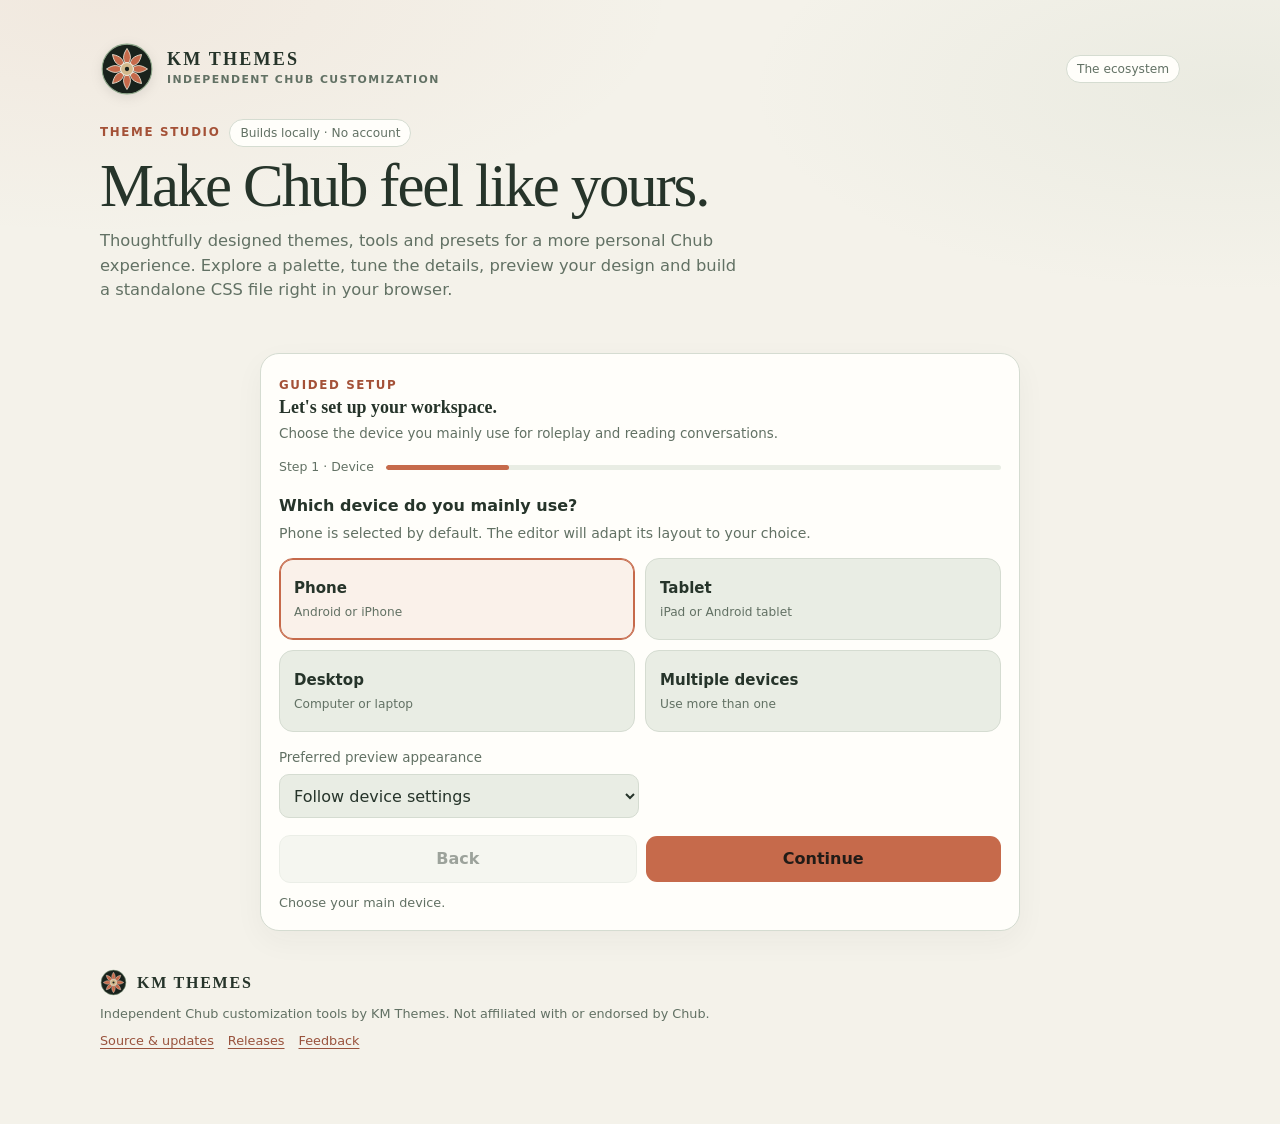
==== index.html @ 5a27a79c "Keep raw CSS export available for repair drafts" ====
<!doctype html>
<html lang="en">
<head>
<meta charset="utf-8">
<meta name="viewport" content="width=device-width, initial-scale=1">
<meta name="theme-color" content="#19221c">
<meta name="color-scheme" content="light dark">
<meta name="description" content="KM Themes is an independent Chub customization ecosystem. Explore themes, personalize palettes and build your own CSS in KM Theme Studio.">
<title>KM Themes — Theme Studio</title>
<style>
:root{color-scheme:light;--bg:#f4f2ea;--panel:#fffefa;--panel2:#e9ede4;--line:#d5dcd1;--text:#26342a;--muted:#627164;--accent:#c66a4b;--accent-strong:#a45137;--focus:#718f73;--link:#99533d;--button-ink:#211b17;--shadow:0 10px 30px #26342a0b}
@media(prefers-color-scheme:dark){:root{color-scheme:dark;--bg:#19221c;--panel:#222d25;--panel2:#28362d;--line:#425246;--text:#e9efe5;--muted:#adbdab;--accent:#c66a4b;--accent-strong:#db8b6c;--focus:#a7c1a1;--link:#e1a083;--button-ink:#211b17;--shadow:0 12px 32px #00000024}}
*{box-sizing:border-box}
html{scroll-behavior:smooth}
body{margin:0;background:radial-gradient(60% 28% at 8% 0,#c66a4b12,transparent 75%),radial-gradient(50% 24% at 96% 8%,#8fa78b18,transparent 75%),var(--bg);color:var(--text);font:16px/1.5 system-ui,-apple-system,"Segoe UI",sans-serif;transition:background .18s,color .18s}
main{width:min(1120px,100%);margin:auto;padding:24px 20px 58px}
header{padding:18px 0 24px}
.brand-lockup{display:flex;align-items:center;gap:13px;margin-bottom:23px}
.brand-symbol{width:54px;height:54px;flex:0 0 54px;filter:drop-shadow(0 3px 6px #00000016)}
.brand-wordmark{display:flex;flex-direction:column;gap:2px}
.brand-name{font:700 1.13rem/1.1 Georgia,"Times New Roman",serif;letter-spacing:.12em;color:var(--text)}
.brand-kicker{font-size:.68rem;letter-spacing:.13em;text-transform:uppercase;color:var(--muted);font-weight:650}
.brand-lockup .spacer{flex:1}
.eyebrow{font-size:.74rem;letter-spacing:.14em;text-transform:uppercase;color:var(--accent-strong);font-weight:750}
h1{font:500 clamp(2.25rem,7vw,3.8rem)/1.02 Georgia,"Times New Roman",serif;letter-spacing:-.035em;margin:8px 0 12px;max-width:780px}
h2{font:600 1.12rem/1.25 Georgia,"Times New Roman",serif;margin:0 0 6px}
h3{font-size:.94rem;margin:0;color:var(--text)}
p{margin:8px 0;color:var(--muted)}
a{color:var(--link);text-decoration-thickness:1px;text-underline-offset:3px}
.hero-copy{max-width:650px;font-size:1.02rem}
.topline{display:flex;align-items:center;gap:9px;flex-wrap:wrap}
.pill{display:inline-flex;align-items:center;border:1px solid var(--line);border-radius:99px;padding:4px 10px;font-size:.76rem;color:var(--muted);background:var(--panel)}
.studio-grid{display:grid;grid-template-columns:minmax(0,.94fr) minmax(0,1.06fr);gap:16px;align-items:start}
.panel{background:var(--panel);border:1px solid var(--line);border-radius:19px;padding:18px;margin:14px 0;box-shadow:var(--shadow)}
.controls-panel{grid-row:span 2}
.section-head{display:flex;align-items:flex-start;justify-content:space-between;gap:12px;margin-bottom:14px}
.section-head p{font-size:.84rem;margin:3px 0 0}
.preset-grid{display:grid;grid-template-columns:repeat(2,minmax(0,1fr));gap:9px}
.preset{appearance:none;text-align:left;border:1px solid var(--line);border-radius:13px;background:var(--panel2);color:var(--text);padding:10px;min-width:0;cursor:pointer;transition:border-color .15s,background .15s,transform .15s}
.preset:hover{border-color:var(--accent);transform:translateY(-1px)}
.preset[aria-pressed=true]{border-color:var(--accent);box-shadow:0 0 0 1px color-mix(in srgb,var(--accent) 40%,transparent) inset;background:color-mix(in srgb,var(--accent) 9%,var(--panel))}
.swatches{display:flex;overflow:hidden;border-radius:7px;height:20px;margin-bottom:8px;border:1px solid color-mix(in srgb,var(--text) 15%,transparent)}
.swatches i{display:block;flex:1}
.preset-name{display:block;font-size:.87rem;font-weight:700}
.preset-note{display:block;color:var(--muted);font-size:.74rem;margin-top:2px}
.field-grid{display:grid;grid-template-columns:1fr 1fr;gap:13px;margin-top:17px}
.field{display:flex;flex-direction:column;gap:6px;min-width:0}
.field label{font-size:.84rem;color:var(--muted)}
output{color:var(--text);font-variant-numeric:tabular-nums}
input,select,button{font:inherit}
input,select{width:100%;min-height:44px;border:1px solid var(--line);border-radius:10px;padding:8px 10px;background:var(--panel2);color:var(--text)}
input[type=color]{padding:4px;height:44px}
input[type=range]{padding:0;accent-color:var(--accent);min-height:28px}
.actions{display:flex;gap:9px;flex-wrap:wrap;margin-top:15px}
button{border:0;border-radius:11px;padding:11px 16px;background:var(--accent);color:var(--button-ink);font-weight:750;min-height:44px;cursor:pointer;transition:filter .15s,transform .15s}
button:hover{filter:brightness(1.06);transform:translateY(-1px)}
button:focus-visible,input:focus-visible,select:focus-visible,a:focus-visible{outline:3px solid var(--focus);outline-offset:2px}
button.secondary{background:var(--panel2);color:var(--text);border:1px solid var(--line)}
button.tertiary{background:transparent;border:1px solid var(--line);color:var(--text)}
button:disabled{opacity:.45;cursor:not-allowed;transform:none}
.preview-panel{padding:17px}
.preview-toolbar{display:flex;align-items:center;justify-content:space-between;gap:10px;margin-bottom:12px}
.mode-switch{display:flex;gap:4px;padding:4px;background:var(--panel2);border:1px solid var(--line);border-radius:11px}
.mode-button{padding:6px 10px;min-height:34px;background:transparent;border:0;color:var(--muted);font-size:.78rem}
.mode-button[aria-pressed=true]{background:var(--accent);color:var(--button-ink)}
.mock-shell{--pv-bg:#262624;--pv-page:#30302e;--pv-raised:#3a3935;--pv-text:#e3e1d7;--pv-strong:#faf9f5;--pv-muted:#a3a198;--pv-accent:#d97757;--pv-accent-hi:#e8936f;--pv-font:Georgia,serif;--pv-size:1rem;--pv-line:1.55;--pv-card-alpha:25%;width:min(100%,340px);height:clamp(620px,min(720px,184vw),720px);margin:0 auto;background:var(--pv-page);color:var(--pv-text);border:1px solid color-mix(in srgb,var(--pv-text) 18%,transparent);border-radius:18px;overflow:hidden;font-family:var(--pv-font);display:flex;flex-direction:column;box-shadow:0 5px 18px #00000018}
.mock-safe{height:34px;flex:0 0 34px;background:#000;display:flex;justify-content:center;align-items:center}
.mock-safe:after{content:"";width:38px;height:4px;border-radius:99px;background:#161616}
.mock-nav{height:39px;flex:0 0 39px;background:var(--pv-bg);color:var(--pv-text);display:grid;grid-template-columns:1fr 1fr 1fr;align-items:center;padding:0 14px;border-bottom:1px solid color-mix(in srgb,var(--pv-text) 7%,transparent);font-family:system-ui,sans-serif}
.nav-side{display:flex;align-items:center;gap:12px}.nav-side.right{justify-content:flex-end}
.nav-back{width:19px;height:19px;border-radius:50%;display:grid;place-items:center;background:var(--pv-text);color:var(--pv-bg);font-size:18px;line-height:1;font-weight:800}
.nav-avatar{width:29px;height:29px;border-radius:50%;justify-self:center;display:grid;place-items:center;background:linear-gradient(145deg,#665b4d,#292d27);border:1px solid #ffffff35;color:#f1c3a2;font-size:19px;line-height:1}
.nav-icon{display:grid;place-items:center;width:20px;height:24px;color:var(--pv-text)}
.nav-icon svg{width:20px;height:22px;fill:none;stroke:currentColor;stroke-width:1.8;stroke-linecap:round;stroke-linejoin:round}
.nav-menu{font-size:25px;line-height:1}
.mock-stage{flex:1;min-height:0;display:flex;flex-direction:column;overflow:hidden;background:var(--pv-page)}
.mock-message{margin:7px 7px 0;padding:13px 14px 14px;border:1px solid color-mix(in srgb,var(--pv-text) 17%,transparent);border-radius:18px;background:color-mix(in srgb,var(--pv-raised) var(--pv-card-alpha),var(--pv-page));box-shadow:0 1px 3px #00000012}
.mock-message-head{display:flex;align-items:center;gap:9px;margin-bottom:12px}
.mock-bot-avatar{width:20px;height:20px;flex:0 0 20px;border-radius:50%;display:grid;place-items:center;background:linear-gradient(145deg,#786653,#282b25);color:#f4c5a2;font:14px/1 system-ui,sans-serif}
.mock-bot-name{font-size:1.04rem;line-height:1.2;color:var(--pv-strong);font-weight:600}
.mock-message-text{font-size:var(--pv-size);line-height:var(--pv-line);color:var(--pv-text);overflow-wrap:anywhere}
.mock-message-text p{margin:0 0 12px;color:inherit}.mock-message-text p:last-child{margin-bottom:0}.mock-message-text em{color:var(--pv-accent-hi)}
.mock-empty{flex:1;min-height:55px}
.mock-composer-bar{height:90px;flex:0 0 90px;display:flex;align-items:center;gap:8px;padding:8px 12px 10px;border-top:1px solid color-mix(in srgb,var(--pv-text) 14%,transparent);background:var(--pv-page);font-family:system-ui,sans-serif}
.mock-kebab{width:15px;flex:0 0 15px;color:var(--pv-accent);font-size:21px;line-height:1;text-align:center}
.mock-input{height:72px;min-width:0;flex:1;border:1px solid color-mix(in srgb,var(--pv-text) 24%,transparent);border-radius:20px;padding:9px 11px;background:color-mix(in srgb,var(--pv-raised) 18%,var(--pv-page));color:var(--pv-muted);font:.72rem/1.45 var(--pv-font);display:flex;align-items:flex-start;overflow:hidden}
.mock-input span{opacity:.9}
.mock-send-tools{display:flex;flex-direction:column;align-items:center;justify-content:space-around;gap:7px;flex:0 0 18px;height:70px;color:var(--pv-accent)}
.mock-send-tools svg{width:18px;height:22px;fill:none;stroke:currentColor;stroke-width:1.8;stroke-linecap:round;stroke-linejoin:round}
.status{font-size:.86rem;min-height:1.35em;margin:12px 0 0}
.small{font-size:.79rem}.muted{color:var(--muted)}
.install-list{padding-left:21px;color:var(--muted);margin:10px 0}.install-list li{padding:4px 0}
.note{border-left:3px solid var(--sage,var(--focus));padding:8px 11px;margin-top:12px;background:var(--panel2);border-radius:0 9px 9px 0;font-size:.8rem;color:var(--muted)}
footer{padding:16px 0;color:var(--muted);font-size:.8rem}
.footer-brand{display:flex;align-items:center;gap:10px;margin-bottom:8px;color:var(--text);font:600 1rem Georgia,"Times New Roman",serif;letter-spacing:.11em}
.footer-brand svg{width:27px;height:27px}
.footer-links{display:flex;gap:14px;flex-wrap:wrap;margin-top:7px}
@media(max-width:760px){main{padding:16px 14px 44px}.studio-grid{grid-template-columns:1fr;gap:0}.controls-panel{grid-row:auto}.preview-panel{grid-row:1}.panel{padding:15px;margin:10px 0}.hero-copy{font-size:.96rem}}
@media(max-width:390px){.preset-grid{grid-template-columns:1fr 1fr}.field-grid{grid-template-columns:1fr}.preview-toolbar{align-items:flex-start;flex-direction:column}.mode-switch{width:100%}.mode-button{flex:1}}
@media(prefers-reduced-motion:reduce){*,*::before,*::after{scroll-behavior:auto!important;transition:none!important}}

[hidden]{display:none!important}
.guide-panel{max-width:760px;margin:18px auto 22px}
.guide-progress{display:flex;align-items:center;gap:12px;margin:12px 0 17px;color:var(--muted);font-size:.78rem}
.guide-progress-track{height:5px;flex:1;border-radius:99px;background:var(--panel2);overflow:hidden}
.guide-progress-fill{display:block;height:100%;width:10%;border-radius:99px;background:var(--accent);transition:width .18s ease}
.guide-question{font-size:1rem;margin:0 0 5px}
.guide-intro{font-size:.88rem;margin:0 0 14px}
.guide-choice-grid{display:grid;grid-template-columns:repeat(2,minmax(0,1fr));gap:10px}
.guide-choice{display:flex;flex-direction:column;align-items:flex-start;justify-content:center;gap:4px;min-height:82px;padding:14px;text-align:left;border:1px solid var(--line);border-radius:14px;background:var(--panel2);color:var(--text)}
.guide-choice[aria-pressed=true]{border-color:var(--accent);box-shadow:0 0 0 1px var(--accent) inset;background:color-mix(in srgb,var(--accent) 9%,var(--panel))}
.guide-choice:disabled{opacity:.58;cursor:not-allowed;transform:none}
.guide-choice-title{font-weight:750;font-size:.94rem}
.guide-choice-note{font-size:.76rem;color:var(--muted);font-weight:450}
.guide-choice-meta{font-size:.68rem;letter-spacing:.06em;text-transform:uppercase;color:var(--accent-strong);font-weight:750}
.guide-select{margin-top:16px;max-width:360px}
.guide-actions{display:flex;align-items:center;gap:9px;margin-top:17px}
.guide-actions button{flex:1}
.guide-preset-grid{margin-top:5px}
.guide-preset-grid .preset{min-height:92px}
.guide-actions button:disabled{opacity:.45}
.guide-status{font-size:.8rem;min-height:1.2em;margin:10px 0 0}
.workspace-heading-actions{display:flex;gap:7px;flex-wrap:wrap}
@media(max-width:390px){.guide-choice-grid{grid-template-columns:1fr}.guide-choice{min-height:70px}.guide-panel{margin:10px 0}}


.css-tools{display:flex;gap:8px;flex-wrap:wrap;margin-top:12px}
.css-tools button{flex:1 1 130px}
.css-workbench,.raw-css-panel{margin-top:14px}
.css-workbench-grid{display:grid;grid-template-columns:1fr;gap:12px}
.css-workbench textarea{display:block;width:100%;min-height:190px;resize:vertical;border:1px solid var(--line);border-radius:11px;padding:12px;background:var(--panel2);color:var(--text);font: .82rem/1.5 ui-monospace,SFMono-Regular,Menlo,Consolas,monospace;tab-size:2}
.raw-css-panel textarea{min-height:min(62vh,620px);white-space:pre;overflow:auto}
.css-report{border:1px solid var(--line);border-radius:11px;padding:10px 12px;margin-top:10px;background:var(--panel2);font-size:.82rem}
.css-report ul{margin:6px 0 0;padding-left:20px}
.css-report li{margin:4px 0}
.css-report .report-error{color:#b64b3d}
.css-report .report-warning{color:var(--accent-strong)}
.css-meta{display:flex;gap:7px;flex-wrap:wrap;margin-top:8px}
.css-meta .pill{font-size:.72rem}
.css-file-label{display:block;font-size:.84rem;color:var(--muted);margin:0 0 7px}
.css-file-input{display:block;width:100%;min-height:46px;border:1px dashed var(--line);border-radius:10px;padding:8px;background:var(--panel2);color:var(--text);font-size:.82rem}
.css-preservation-note{font-size:.79rem;padding:10px 12px;border-left:3px solid var(--focus);background:var(--panel2);border-radius:0 9px 9px 0;margin:10px 0}
.raw-toolbar{display:flex;gap:8px;flex-wrap:wrap;margin-top:12px}
.raw-toolbar button{flex:1 1 120px}
@media(min-width:700px){.css-workbench-grid{grid-template-columns:minmax(0,.8fr) minmax(0,1.2fr)}}

</style>
</head>
<body>
<main>
<header>
<div class="brand-lockup">
 <svg class="brand-symbol" viewBox="0 0 100 100" role="img" aria-label="KM Themes rosette emblem" xmlns="http://www.w3.org/2000/svg">
 <circle cx="50" cy="50" r="46" fill="#19221C" stroke="#8FA78B" stroke-width="2"/>
 <g fill="#C66A4B" stroke="#F2EBDD" stroke-width="1.5">
  <path d="M50 12C58 24 59 33 50 42C41 33 42 24 50 12Z"/>
  <path d="M50 12C58 24 59 33 50 42C41 33 42 24 50 12Z" transform="rotate(45 50 50)"/>
  <path d="M50 12C58 24 59 33 50 42C41 33 42 24 50 12Z" transform="rotate(90 50 50)"/>
  <path d="M50 12C58 24 59 33 50 42C41 33 42 24 50 12Z" transform="rotate(135 50 50)"/>
  <path d="M50 12C58 24 59 33 50 42C41 33 42 24 50 12Z" transform="rotate(180 50 50)"/>
  <path d="M50 12C58 24 59 33 50 42C41 33 42 24 50 12Z" transform="rotate(225 50 50)"/>
  <path d="M50 12C58 24 59 33 50 42C41 33 42 24 50 12Z" transform="rotate(270 50 50)"/>
  <path d="M50 12C58 24 59 33 50 42C41 33 42 24 50 12Z" transform="rotate(315 50 50)"/>
 </g>
 <circle cx="50" cy="50" r="12" fill="#D2B98C" stroke="#F2EBDD" stroke-width="2"/>
 <circle cx="50" cy="50" r="4" fill="#19221C"/>
</svg>
 <div class="brand-wordmark"><span class="brand-name">KM THEMES</span><span class="brand-kicker">Independent Chub Customization</span></div>
 <span class="spacer"></span>
 <span class="pill">The ecosystem</span>
</div>
<div class="topline"><span class="eyebrow">THEME STUDIO</span><span class="pill">Builds locally · No account</span></div>
<h1>Make Chub feel like yours.</h1>
<p class="hero-copy">Thoughtfully designed themes, tools and presets for a more personal Chub experience. Explore a palette, tune the details, preview your design and build a standalone CSS file right in your browser.</p>
</header>

<section class="panel guide-panel" id="guide" aria-labelledby="guide-title">
 <div class="section-head"><div><span class="eyebrow">GUIDED SETUP</span><h2 id="guide-title">Let's set up your workspace.</h2><p id="guide-description">A few choices will tailor the Studio to the device and chat platform you use.</p></div></div>
 <div class="guide-progress"><span id="guide-step-label">Step 1 · Device</span><span class="guide-progress-track"><span class="guide-progress-fill" id="guide-progress-fill"></span></span></div>
 <div id="guide-step" aria-live="polite"></div>
 <div class="guide-actions"><button class="secondary" id="guide-back" type="button" disabled>Back</button><button id="guide-next" type="button" disabled>Continue</button></div>
 <p class="guide-status" id="guide-status" role="status" aria-live="polite">Phone is selected by default. You can change it.</p>
</section>
<div id="studio-workspace" hidden>
<div class="studio-grid">
<section class="panel controls-panel" aria-labelledby="customize-title">
<div class="section-head"><div><h2 id="customize-title">Make it yours</h2><p>Start with a palette, then adjust the details.</p></div><div class="workspace-heading-actions"><button class="tertiary" id="change-guide" type="button">New theme</button></div></div>
<h3>01 · Choose a palette</h3>
<div class="preset-grid" id="preset-grid" role="group" aria-label="Theme palettes">
<button class="preset" type="button" data-palette="warm" aria-pressed="true"><span class="swatches"><i style="background:#faf9f5"></i><i style="background:#30302e"></i><i style="background:#c6613f"></i><i style="background:#e3e1d7"></i></span><span class="preset-name">Warm</span><span class="preset-note">Soft paper & clay</span></button>
<button class="preset" type="button" data-palette="oled" aria-pressed="false"><span class="swatches"><i style="background:#fff"></i><i style="background:#080808"></i><i style="background:#8aa5ff"></i><i style="background:#e8e8e8"></i></span><span class="preset-name">OLED</span><span class="preset-note">Deep black & crisp</span></button>
<button class="preset" type="button" data-palette="midnight" aria-pressed="false"><span class="swatches"><i style="background:#f5f7fc"></i><i style="background:#182235"></i><i style="background:#8ca9ff"></i><i style="background:#dce5f5"></i></span><span class="preset-name">Midnight</span><span class="preset-note">Cool navy & blue</span></button>
<button class="preset" type="button" data-palette="forest" aria-pressed="false"><span class="swatches"><i style="background:#f4f7f1"></i><i style="background:#202d23"></i><i style="background:#9bc69c"></i><i style="background:#e2eee3"></i></span><span class="preset-name">Forest</span><span class="preset-note">Muted green & calm</span></button>
<button class="preset" type="button" data-palette="parchment" aria-pressed="false"><span class="swatches"><i style="background:#f7f0e2"></i><i style="background:#332c22"></i><i style="background:#d18a64"></i><i style="background:#e8dcc8"></i></span><span class="preset-name">Parchment</span><span class="preset-note">Antique paper & ink</span></button>
</div>

<div class="field-grid">
<div class="field"><label for="accent">Accent colour</label><input id="accent" type="color" value="#c6613f"></div>
<div class="field"><label for="rp">Reading font</label><select id="rp"><option value="serif">Serif</option><option value="sans">Sans serif</option><option value="mono">Monospace</option></select></div>
<div class="field"><label for="fs">Message size · <output id="fsout">1.06 rem</output></label><input id="fs" type="range" min=".90" max="1.40" step=".01" value="1.06"></div>
<div class="field"><label for="lh">Line height · <output id="lhout">1.70</output></label><input id="lh" type="range" min="1.40" max="2.00" step=".01" value="1.70"></div>
<div class="field" style="grid-column:1/-1"><label for="ga">Chat-card opacity · <output id="gaout">Automatic by mode</output></label><input id="ga" type="range" min="0" max="1" step=".01" value=".25"></div>
</div>
<div class="actions"><button id="download" type="button" disabled>Download custom CSS</button><button class="secondary" id="copy-generated-css" type="button" disabled>Copy CSS</button><button class="secondary" id="share" type="button">Copy share link</button><button class="tertiary" id="reset" type="button">Reset</button></div><div class="css-tools"><button class="secondary" id="open-css-import" type="button">Import existing CSS</button><button class="tertiary" id="open-raw-css" type="button" disabled>Advanced CSS editor</button></div>
<p id="status" class="status" role="status" aria-live="polite">Loading the KM Warm source…</p>
<p class="small muted">The generated file is assembled in this browser. Your settings are encoded in the share link; there is no account or server-side theme builder.</p>
</section>

<section class="panel preview-panel" aria-labelledby="preview-title">
<div class="preview-toolbar"><div><h2 id="preview-title">Live preview</h2><p class="small">Chub mobile layout reference · preview is approximate</p></div>
<div class="mode-switch" role="group" aria-label="Preview colour mode"><button class="mode-button" type="button" data-mode-choice="light" aria-pressed="false">Light</button><button class="mode-button" type="button" data-mode-choice="dark" aria-pressed="true">Dark</button></div></div>
<div class="mock-shell" id="mock-shell" data-mode="dark">
<div class="mock-safe"></div>
<div class="mock-nav">
 <div class="nav-side"><span class="nav-back">‹</span></div>
 <div class="nav-avatar">✿</div>
 <div class="nav-side right"><span class="nav-icon"><svg viewBox="0 0 24 24" aria-hidden="true"><path d="M4 20l4.4-1 10.9-10.9a2.5 2.5 0 0 0-3.5-3.5L5 15.4 4 20z"/><path d="M14.5 6.5l3 3"/></svg></span><span class="nav-icon"><svg viewBox="0 0 24 24" aria-hidden="true"><path d="M12 22V12M8 22l4-10 4 10M5 4a11 11 0 0 0 0 13M19 4a11 11 0 0 1 0 13M8 7a6 6 0 0 0 0 7M16 7a6 6 0 0 1 0 7"/><circle cx="12" cy="8" r="1.5"/></svg></span><span class="nav-menu">☰</span></div>
</div>
<div class="mock-stage">
 <article class="mock-message">
  <div class="mock-message-head"><span class="mock-bot-avatar">✿</span><span class="mock-bot-name">Theme Helper</span></div>
  <div class="mock-message-text" id="mock-message-text">
   <p>Unofficial KM Warm theme helper. Tell me the look you want (colour, text size, how solid the chat cards are) and I'll give you a link that builds your theme file. Say "install" for the steps.</p>
   <p>Setup: enable <b>Use V2 Spec</b>. (Menu &gt; Configuration &gt; Prompt Structure). Phone-tested; desktop is beta.</p>
   <p><em>(For API, preset or lorebook help, use the Chub Helper bot.)</em></p>
  </div>
 </article>
 <div class="mock-empty"></div>
</div>
<div class="mock-composer-bar">
 <span class="mock-kebab">⋮</span>
 <div class="mock-input"><span>Press the button to send a message, or enter for a linebreak. Type '/' to see commands.</span></div>
 <div class="mock-send-tools"><svg viewBox="0 0 24 24" aria-hidden="true"><rect x="9" y="2" width="6" height="12" rx="3"/><path d="M5 10v2a7 7 0 0 0 14 0v-2M12 19v3M8 22h8"/></svg><svg viewBox="0 0 24 24" aria-hidden="true"><path d="M12 21V4M5 11l7-7 7 7"/></svg></div>
</div>
</div>
<p class="small muted" id="preview-caption">Dark mode reference · the downloaded CSS keeps automatic light/dark behaviour.</p>
</section>

<section class="panel" aria-labelledby="install-title">
<h2 id="install-title">Install in Chub</h2>
<ol class="install-list">
<li>Download your custom CSS file above.</li>
<li>Open Chub profile → <b>Edit Theme</b>, or in a chat use bottom-left kebab → <b>Change Theme</b>.</li>
<li>Choose <b>Upload Custom CSS</b> and select the downloaded file. Leave other theme settings on Default.</li>
</ol>
<p class="small">To remove it, use <b>Clear Custom CSS</b>. Chub accepts a file upload; there is no paste box.</p>
<div class="note">Flagship theme · KM Warm v3.6 LITE. A true FULL build needs the original v3.5 full-effects stylesheet, which has not been supplied.</div>
</section>
</div>

<section class="panel css-workbench" id="css-workbench" hidden aria-labelledby="css-workbench-title">
 <div class="section-head"><div><h2 id="css-workbench-title">Import an existing stylesheet</h2><p>Upload a CSS file from Android or paste a raw CSS block.</p></div></div>
 <div class="css-preservation-note">Your original CSS is kept exactly as supplied. Analysis checks basic structure and reports potential compatibility concerns; it does not rewrite, sanitize or preview imported styles.</div>
 <div class="css-workbench-grid">
  <div>
   <label class="css-file-label" for="css-file">Upload a .css file</label>
   <input class="css-file-input" id="css-file" type="file" accept=".css,text/css">
   <p class="small muted">Maximum import size: 1 MB. The file stays in this browser.</p>
  </div>
  <div>
   <label class="css-file-label" for="css-source">Or paste raw CSS</label>
   <textarea id="css-source" spellcheck="false" autocapitalize="off" autocomplete="off" autocorrect="off" placeholder="Paste the complete CSS stylesheet here…"></textarea>
  </div>
 </div>
 <div class="actions"><button id="load-imported-css" type="button">Analyze and open in editor</button><button class="secondary" id="cancel-css-import" type="button">Cancel</button></div>
 <div id="css-import-report" class="css-report" role="status" aria-live="polite" hidden></div>
</section>

<section class="panel raw-css-panel" id="raw-css-panel" hidden aria-labelledby="raw-css-title">
 <div class="section-head"><div><h2 id="raw-css-title">Raw CSS editor</h2><p id="raw-css-subtitle">Edit the complete stylesheet directly.</p></div><span class="pill">Local editing</span></div>
 <div class="css-preservation-note" id="raw-css-preservation">Original source is preserved as a restore point. Your edits are saved locally on this device.</div>
 <textarea id="raw-css-editor" spellcheck="false" autocapitalize="off" autocomplete="off" autocorrect="off" aria-label="Raw CSS editor"></textarea>
 <div class="css-meta"><span class="pill" id="raw-css-size">0 bytes</span><span class="pill" id="raw-css-state">No changes yet</span></div>
 <div class="raw-toolbar">
  <button id="validate-raw-css" class="secondary" type="button">Check CSS</button>
  <button id="copy-raw-css" type="button">Copy raw CSS</button>
  <button id="download-raw-css" class="secondary" type="button">Download CSS</button>
  <button id="restore-original-css" class="tertiary" type="button" disabled>Restore original</button>
  <button id="new-theme-from-raw" class="tertiary" type="button">New theme</button>
 </div>
 <div id="raw-css-report" class="css-report" role="status" aria-live="polite" hidden></div>
</section>

<section class="panel" aria-labelledby="ready-title">
<h2 id="ready-title">Explore the KM Warm releases</h2>
<p><a href="https://github.com/KarlMuzen/KM-THEMES/releases/latest/download/KM-Warm-lite-v3.6.min.css">Download KM Warm LITE</a> · <a href="https://github.com/KarlMuzen/KM-THEMES/releases/latest/download/KM-Warm-compat-v3.6.min.css">Download compatibility build</a> · <a href="https://github.com/KarlMuzen/KM-THEMES/issues">Report a problem</a></p>
<p class="small">The compatibility build includes legacy colour fallbacks and may look less exact in older browsers. The base theme is phone-tested; desktop remains beta.</p>
</section>
</div>
<footer>
<div class="footer-brand"><svg  viewBox="0 0 100 100" role="img" aria-label="KM Themes rosette emblem" xmlns="http://www.w3.org/2000/svg">
 <circle cx="50" cy="50" r="46" fill="#19221C" stroke="#8FA78B" stroke-width="2"/>
 <g fill="#C66A4B" stroke="#F2EBDD" stroke-width="1.5">
  <path d="M50 12C58 24 59 33 50 42C41 33 42 24 50 12Z"/>
  <path d="M50 12C58 24 59 33 50 42C41 33 42 24 50 12Z" transform="rotate(45 50 50)"/>
  <path d="M50 12C58 24 59 33 50 42C41 33 42 24 50 12Z" transform="rotate(90 50 50)"/>
  <path d="M50 12C58 24 59 33 50 42C41 33 42 24 50 12Z" transform="rotate(135 50 50)"/>
  <path d="M50 12C58 24 59 33 50 42C41 33 42 24 50 12Z" transform="rotate(180 50 50)"/>
  <path d="M50 12C58 24 59 33 50 42C41 33 42 24 50 12Z" transform="rotate(225 50 50)"/>
  <path d="M50 12C58 24 59 33 50 42C41 33 42 24 50 12Z" transform="rotate(270 50 50)"/>
  <path d="M50 12C58 24 59 33 50 42C41 33 42 24 50 12Z" transform="rotate(315 50 50)"/>
 </g>
 <circle cx="50" cy="50" r="12" fill="#D2B98C" stroke="#F2EBDD" stroke-width="2"/>
 <circle cx="50" cy="50" r="4" fill="#19221C"/>
</svg><span>KM THEMES</span></div>
Independent Chub customization tools by KM Themes. Not affiliated with or endorsed by Chub.
<div class="footer-links"><a href="https://github.com/KarlMuzen/KM-THEMES">Source & updates</a><a href="https://github.com/KarlMuzen/KM-THEMES/releases">Releases</a><a href="https://github.com/KarlMuzen/KM-THEMES/issues">Feedback</a></div>
</footer>
</main>

<script src="assets/js/theme-project.js"></script>
<script src="assets/js/css-workbench.js"></script>
<script>
(function(){
"use strict";
var sourceParts=null,gaTouched=false,selectedPalette="warm",previewMode="dark",activeProject=null,rawSaveTimer=null;
var defaults={p:"warm",a:"c6613f",fs:1.06,lh:1.70,ga:.25,rp:"serif",fx:"lite"};
var ranges={fs:[.90,1.40],lh:[1.40,2.00],ga:[0,1]};
var fontStacks={serif:'"Source Serif 4","Anthropic Serif",Tiempos,"Iowan Old Style","Palatino Linotype",Georgia,"Noto Serif",serif',sans:'system-ui,-apple-system,"Segoe UI",Roboto,sans-serif',mono:"ui-monospace,SFMono-Regular,Menlo,Consolas,monospace"};
var palettes={
 warm:{name:"Warm",accent:"c6613f",light:{bg:"#faf9f5",surface:"#fffdf9",raised:"#f0eee6",text:"#1f1e1d",strong:"#141413",muted:"#6b6a64",accent:"#c6613f",accentHi:"#a8472a",btn:"#bc5a3c",btnHover:"#a94e32",act:"#9a4a30"},dark:{bg:"#262624",surface:"#30302e",raised:"#3a3935",text:"#e3e1d7",strong:"#faf9f5",muted:"#a3a198",accent:"#d97757",accentHi:"#e8936f",btn:"#bc5a3c",btnHover:"#cc6a49",act:"#e2b295"}},
 oled:{name:"OLED",accent:"486de8",light:{bg:"#f7f7f7",surface:"#ffffff",raised:"#eeeeee",text:"#202020",strong:"#111111",muted:"#686868",accent:"#486de8",accentHi:"#3158d2",btn:"#486de8",btnHover:"#3158d2",act:"#3158d2"},dark:{bg:"#000000",surface:"#080808",raised:"#141414",text:"#e8e8e8",strong:"#ffffff",muted:"#aaaaaa",accent:"#8aa5ff",accentHi:"#b2c4ff",btn:"#486de8",btnHover:"#3158d2",act:"#b2c4ff"}},
 midnight:{name:"Midnight",accent:"587ee7",light:{bg:"#f5f7fc",surface:"#ffffff",raised:"#e8edf7",text:"#27364a",strong:"#152238",muted:"#65748b",accent:"#587ee7",accentHi:"#3f63c3",btn:"#587ee7",btnHover:"#3f63c3",act:"#3f63c3"},dark:{bg:"#111827",surface:"#182235",raised:"#223149",text:"#dce5f5",strong:"#f8fbff",muted:"#a5b2c6",accent:"#8ca9ff",accentHi:"#b1c5ff",btn:"#587ee7",btnHover:"#3f63c3",act:"#b1c5ff"}},
 forest:{name:"Forest",accent:"638a62",light:{bg:"#f4f7f1",surface:"#fcfef9",raised:"#e6eee3",text:"#26372a",strong:"#17261a",muted:"#687968",accent:"#638a62",accentHi:"#486b48",btn:"#638a62",btnHover:"#486b48",act:"#486b48"},dark:{bg:"#18231c",surface:"#202d23",raised:"#2a3a2e",text:"#e2eee3",strong:"#f7fff7",muted:"#a8b8a9",accent:"#9bc69c",accentHi:"#c0dfc0",btn:"#638a62",btnHover:"#486b48",act:"#c0dfc0"}},
 parchment:{name:"Parchment",accent:"a65c3d",light:{bg:"#f7f0e2",surface:"#fffaf0",raised:"#eee3cf",text:"#3b3025",strong:"#241a12",muted:"#887764",accent:"#a65c3d",accentHi:"#81442d",btn:"#a65c3d",btnHover:"#81442d",act:"#81442d"},dark:{bg:"#28231c",surface:"#332c22",raised:"#40372b",text:"#e8dcc8",strong:"#fff6e8",muted:"#b9a68d",accent:"#d18a64",accentHi:"#e7ad8c",btn:"#a65c3d",btnHover:"#81442d",act:"#e7ad8c"}}
};
var el=function(id){return document.getElementById(id)};
function clamp(n,min,max){return Math.min(max,Math.max(min,n))}
function num(value,key){if(value===null||String(value).trim()==="")return defaults[key];var n=Number(value);if(!Number.isFinite(n))return defaults[key];return clamp(n,ranges[key][0],ranges[key][1])}
function validPalette(value){return Object.prototype.hasOwnProperty.call(palettes,value)?value:"warm"}
function parseParams(){
 var q=new URLSearchParams(location.search),p={};
 p.p=validPalette(q.get("p"));
 var a=q.get("a");p.a=/^[0-9a-fA-F]{6}$/.test(a||"")?a.toLowerCase():palettes[p.p].accent;
 p.fs=num(q.get("fs")===null?String(defaults.fs):q.get("fs"),"fs");
 p.lh=num(q.get("lh")===null?String(defaults.lh):q.get("lh"),"lh");
 var gaParam=q.get("ga");p.ga=num(gaParam===null?String(defaults.ga):gaParam,"ga");
 p.gaTouched=gaParam!==null&&gaParam.trim()!==""&&Number.isFinite(Number(gaParam));p.rp=["serif","sans","mono"].indexOf(q.get("rp"))>=0?q.get("rp"):"serif";p.fx="lite";
 return p;
}
function readControls(){
 return {p:selectedPalette,a:el("accent").value.slice(1).toLowerCase(),fs:num(el("fs").value,"fs"),lh:num(el("lh").value,"lh"),ga:num(el("ga").value,"ga"),gaTouched:gaTouched,rp:["serif","sans","mono"].indexOf(el("rp").value)>=0?el("rp").value:"serif",fx:"lite"};
}
function updateControls(p){
 selectedPalette=validPalette(p.p);gaTouched=!!p.gaTouched;
 el("accent").value="#"+(/^[0-9a-f]{6}$/.test(p.a||"")?p.a:palettes[selectedPalette].accent);
 el("fs").value=p.fs;el("lh").value=p.lh;el("ga").value=p.ga;el("rp").value=p.rp;el("fsout").textContent=p.fs.toFixed(2)+" rem";el("lhout").textContent=p.lh.toFixed(2);el("gaout").textContent=gaTouched?p.ga.toFixed(2):"Automatic by mode";
 Array.prototype.forEach.call(document.querySelectorAll("[data-palette]"),function(btn){var active=btn.getAttribute("data-palette")===selectedPalette;btn.setAttribute("aria-pressed",active?"true":"false")});
}
function safeParams(p){
 var q=new URLSearchParams();q.set("v","1");
 if(p.p!=="warm")q.set("p",p.p);
 if(p.a!==palettes[p.p].accent)q.set("a",p.a);
 if(p.fs!==defaults.fs)q.set("fs",p.fs.toFixed(2));
 if(p.lh!==defaults.lh)q.set("lh",p.lh.toFixed(2));
 if(p.gaTouched)q.set("ga",p.ga.toFixed(2));
 if(p.rp!=="serif")q.set("rp",p.rp);
 var href=location.pathname+(q.toString()?"?"+q.toString():"")+location.hash;
 history.replaceState(null,"",href);
 return location.origin+href;
}
function paletteOverrides(p){
 if(p.p==="warm")return "";
 var pal=palettes[p.p],map={bg:"--c-bg",surface:"--c-surface",raised:"--c-raised",text:"--c-text",strong:"--c-strong",muted:"--c-muted",accent:"--c-accent",accentHi:"--c-accent-hi",btn:"--c-btn",btnHover:"--c-btn-hv",act:"--c-act"};
 var rows=Object.keys(map).map(function(key){return map[key]+":light-dark("+pal.light[key]+","+pal.dark[key]+");"});
 return "\n/* Selected palette: "+p.p+" */\nhtml{"+rows.join("")+"}\n";
}
function accentOverrides(p){
 var x="#"+p.a,base=palettes[p.p].accent;
 var fs=p.fs.toFixed(2).replace(/0+$/,"").replace(/\.$/,""),lh=p.lh.toFixed(2).replace(/0+$/,"").replace(/\.$/,""),ga=p.ga.toFixed(2).replace(/0+$/,"").replace(/\.$/,"");
 var accent=p.a!==base?"--c-accent:"+x+";--c-accent-hi:light-dark(color-mix(in srgb,"+x+" 78%,#000),color-mix(in srgb,"+x+" 78%,#fff));--c-btn:"+x+";--c-btn-hv:light-dark(color-mix(in srgb,"+x+" 88%,#000),color-mix(in srgb,"+x+" 88%,#fff));--c-act:light-dark(color-mix(in srgb,"+x+" 72%,#000),color-mix(in srgb,"+x+" 55%,#fff));":"";
 var extra=p.gaTouched?"--c-ga:"+ga+";":"";
 return "\n/* Generated options — validated settings only */\nhtml{"+accent+"--c-fs:"+fs+"rem;--c-lh:"+lh+";"+extra+"--c-rp:"+fontStacks[p.rp]+";}\n";
}
function buildCSS(p){
 if(!sourceParts)throw new Error("Theme source has not loaded.");
 var override=sourceParts.overrides.replace(/html\s*\{\s*\}\s*$/,"");
 return "/* KM Warm v3.6 LITE — generated locally. Palette: "+p.p+"; options validated. */\n"+sourceParts.preset+sourceParts.core+sourceParts.lite+override+paletteOverrides(p)+accentOverrides(p);
}
function splitSource(css){
 var anchors={preset:"/* ===== PRESET",core:"/* KM Warm v2.1",lite:"/* ===================================================================================\n   LITE — performance pass.",overrides:"/* ===== YOUR OVERRIDES"},keys=Object.keys(anchors),pos={};
 keys.forEach(function(k){pos[k]=css.indexOf(anchors[k]);if(pos[k]<0)throw new Error("The source CSS is missing its "+k+" section.");});
 if(!(pos.preset<pos.core&&pos.core<pos.lite&&pos.lite<pos.overrides))throw new Error("Source CSS section order is invalid.");
 return {preset:css.slice(pos.preset,pos.core),core:css.slice(pos.core,pos.lite),lite:css.slice(pos.lite,pos.overrides),overrides:css.slice(pos.overrides)};
}
function setPreviewMode(mode){
 previewMode=mode==="light"?"light":"dark";
 Array.prototype.forEach.call(document.querySelectorAll("[data-mode-choice]"),function(btn){btn.setAttribute("aria-pressed",btn.getAttribute("data-mode-choice")===previewMode?"true":"false")});
 el("mock-shell").setAttribute("data-mode",previewMode);
 el("preview-caption").textContent=(previewMode==="light"?"Light":"Dark")+" preview · automatic light/dark CSS behaviour stays enabled in the downloaded theme.";
 renderPreview(readControls());
}
function renderPreview(p){
 var pal=palettes[p.p],colors=pal[previewMode],mock=el("mock-shell"),accent=p.a!==pal.accent?"#"+p.a:colors.accent;
 mock.style.setProperty("--pv-bg",colors.bg);
 mock.style.setProperty("--pv-page",colors.surface);
 mock.style.setProperty("--pv-raised",colors.raised);
 mock.style.setProperty("--pv-text",colors.text);
 mock.style.setProperty("--pv-strong",colors.strong);
 mock.style.setProperty("--pv-muted",colors.muted);
 mock.style.setProperty("--pv-accent",accent);
 mock.style.setProperty("--pv-accent-hi",p.a!==pal.accent?accent:colors.accentHi);
 mock.style.setProperty("--pv-card-alpha",Math.round((p.gaTouched?p.ga:(previewMode==="light"?.55:.25))*100)+"%");
 mock.style.setProperty("--pv-font",fontStacks[p.rp]);
 mock.style.setProperty("--pv-size",p.fs+"rem");
 mock.style.setProperty("--pv-line",p.lh.toFixed(2));
}
function render(){
 var p=readControls();
 el("fsout").textContent=p.fs.toFixed(2)+" rem";el("lhout").textContent=p.lh.toFixed(2);el("gaout").textContent=p.gaTouched?p.ga.toFixed(2):"Automatic by mode";
 renderPreview(p);safeParams(p);saveActiveProject();
}
function selectPalette(name){
 selectedPalette=validPalette(name);
 if(el("accent").value.slice(1).toLowerCase()===palettes[selectedPalette].accent || !window.accentWasCustom){el("accent").value="#"+palettes[selectedPalette].accent;window.accentWasCustom=false}
 render();
 Array.prototype.forEach.call(document.querySelectorAll("[data-palette]"),function(btn){btn.setAttribute("aria-pressed",btn.getAttribute("data-palette")===selectedPalette?"true":"false")});
}
function fallbackCopy(value){
 var field=document.createElement("textarea");field.value=value;field.setAttribute("readonly","");field.style.position="fixed";field.style.opacity="0";document.body.appendChild(field);field.select();
 var ok=false;try{ok=document.execCommand("copy")}catch(e){ok=false}field.remove();
 return ok?Promise.resolve():Promise.reject(new Error("Clipboard access was blocked. Copy the URL from your address bar."));
}
function copyText(value){
 if(navigator.clipboard&&navigator.clipboard.writeText)return navigator.clipboard.writeText(value).catch(function(){return fallbackCopy(value)});
 return fallbackCopy(value);
}

var profile=window.KMThemeProject?window.KMThemeProject.loadProfile():{device:"phone",platform:"chub",appearance:"system"};
var guideState={step:0,device:profile.device||"phone",platform:profile.platform||"chub",appearance:profile.appearance||"system",goal:"",method:"preset",palette:"warm"};
var progressLabels=["Step 1 · Device","Step 2 · Platform","Step 3 · Goal","Step 4 · Starting point","Step 5 · Theme"];
var paletteNotes={warm:"Claude cream & warm clay",oled:"Pure black & crisp contrast",midnight:"Deep navy & blue",forest:"Forest green & sage",parchment:"Antique paper & ink"};
function guideCard(field,value,title,note,selected,meta,disabled){
 return '<button class="guide-choice" type="button" data-guide-field="'+field+'" data-value="'+value+'" aria-pressed="'+(selected?"true":"false")+'"'+(disabled?" disabled":"")+'><span class="guide-choice-title">'+title+'</span><span class="guide-choice-note">'+note+'</span>'+(meta?'<span class="guide-choice-meta">'+meta+'</span>':"")+'</button>';
}
function renderGuide(){
 var step=guideState.step,markup="",descriptions=[
  "Choose the device you mainly use for roleplay and reading conversations.",
  "Choose the chat platform you want to customize. Chub is the first supported integration.",
  "Decide whether to explore ready-made themes or build your own.",
  "Choose how you want to begin your custom theme.",
  "Select a starting palette. You can adjust every available setting in the editor."
 ];
 el("guide-step-label").textContent=progressLabels[step]||progressLabels[0];
 el("guide-progress-fill").style.width=[20,40,60,80,100][step]+"%";
 el("guide-description").textContent=descriptions[step]||descriptions[0];
 if(step===0){
  markup='<h3 class="guide-question">Which device do you mainly use?</h3><p class="guide-intro">Phone is selected by default. The editor will adapt its layout to your choice.</p><div class="guide-choice-grid">'+
   guideCard("device","phone","Phone","Android or iPhone",guideState.device==="phone")+
   guideCard("device","tablet","Tablet","iPad or Android tablet",guideState.device==="tablet")+
   guideCard("device","desktop","Desktop","Computer or laptop",guideState.device==="desktop")+
   guideCard("device","multiple","Multiple devices","Use more than one",guideState.device==="multiple")+
   '</div><div class="field guide-select"><label for="guide-appearance">Preferred preview appearance</label><select id="guide-appearance"><option value="system">Follow device settings</option><option value="dark">Always dark</option><option value="light">Always light</option></select></div>';
 }else if(step===1){
  markup='<h3 class="guide-question">Which chat platform do you use?</h3><p class="guide-intro">Platform support is handled separately from your AI model provider.</p><div class="guide-choice-grid">'+
   guideCard("platform","chub","Chub","Theme upload through Chub settings",guideState.platform==="chub","Available")+
   guideCard("platform","sillytavern","SillyTavern","A separate native theme exporter",false,"Planned",true)+
   guideCard("platform","risuai","RisuAI","A separate theme integration",false,"Planned",true)+
   '</div>';
 }else if(step===2){
  markup='<h3 class="guide-question">What would you like to do?</h3><p class="guide-intro">You can switch between these paths whenever you start a new theme.</p><div class="guide-choice-grid">'+
   guideCard("goal","browse","Browse themes","Explore the available KM palettes and presets",guideState.goal==="browse")+
   guideCard("goal","custom","Create a custom theme","Build a theme using a guided editor",guideState.goal==="custom")+
   '</div>';
 }else if(step===3){
  markup='<h3 class="guide-question">How would you like to start?</h3><p class="guide-intro">CSS file import and raw CSS paste will be available in the editor as those tools are completed.</p><div class="guide-choice-grid">'+
   guideCard("method","preset","Use a preset","Choose a designed starting point",guideState.method==="preset")+
   guideCard("method","remix","Remix a theme","Start from one of the KM palettes",guideState.method==="remix")+
   guideCard("method","scratch","Start from scratch","Open a clean Warm-based canvas",guideState.method==="scratch")+
   '</div>';
 }else{
  var title=guideState.goal==="browse"?"Choose a theme to preview":(guideState.method==="remix"?"Choose a theme to remix":"Choose your starting preset");
  markup='<h3 class="guide-question">'+title+'</h3><p class="guide-intro">The palette is only a starting point. Colours, fonts and reading settings remain editable.</p><div class="preset-grid guide-preset-grid">';
  Object.keys(palettes).forEach(function(key){
   var p=palettes[key],active=guideState.palette===key;
   markup+='<button class="preset" type="button" data-guide-field="palette" data-value="'+key+'" aria-pressed="'+(active?"true":"false")+'"><span class="swatches"><i style="background:'+p.light.bg+'"></i><i style="background:'+p.dark.bg+'"></i><i style="background:'+p.dark.accent+'"></i><i style="background:'+p.dark.text+'"></i></span><span class="preset-name">'+p.name+'</span><span class="preset-note">'+paletteNotes[key]+'</span></button>';
  });
  markup+='</div>';
 }
 el("guide-step").innerHTML=markup;
 if(step===0)el("guide-appearance").value=guideState.appearance;
 el("guide-back").disabled=step===0;
 el("guide-next").disabled=(step===2&&!guideState.goal)||(step===3&&!guideState.method);
 el("guide-next").textContent=step===4?"Open theme":(step===3&&guideState.method==="scratch"?"Create theme":"Continue");
 el("guide-status").textContent=step===0?"Choose your main device.":step===1?"Chub is available now; other platform integrations will be added separately.":step===2?"Choose Browse or Custom.":step===3?"Choose a starting method.":"Choose a palette to continue.";
}
function initialPreviewMode(appearance){
 if(appearance==="dark"||appearance==="light")return appearance;
 return window.matchMedia&&window.matchMedia("(prefers-color-scheme: dark)").matches?"dark":"light";
}
function saveActiveProject(){
 if(!activeProject||!window.KMThemeProject)return;
 activeProject.theme.settings=readControls();
 activeProject.updatedAt=new Date().toISOString();
 window.KMThemeProject.saveProject(activeProject);
}
function startWorkspace(sourceKind,palette,label,settingsOverride){
 var target=validPalette(palette||"warm"),settings=settingsOverride||{
  p:target,a:palettes[target].accent,fs:defaults.fs,lh:defaults.lh,ga:defaults.ga,gaTouched:false,rp:"serif",fx:"lite"
 };
 updateControls(settings);
 profile={device:guideState.device,platform:guideState.platform,appearance:guideState.appearance};
 if(window.KMThemeProject){
  window.KMThemeProject.saveProfile(profile);
  activeProject=window.KMThemeProject.createProject({
   name:label||((palettes[target].name)+" theme"),
   platform:profile.platform,device:profile.device,appearance:profile.appearance,
   theme:{source:{kind:sourceKind||"preset",label:label||palettes[target].name,originalCss:"",overrides:""},settings:readControls()}
  });
  window.KMThemeProject.saveProject(activeProject);
 }
 el("guide").hidden=true;el("studio-workspace").hidden=false;
 setPreviewMode(initialPreviewMode(profile.appearance));render();
 el("status").textContent=activeProject?"Theme project saved on this device. Changes are autosaved in this browser.":"Theme editor is ready. Local project storage is unavailable in this browser.";
}
function returnToGuide(){
 profile=window.KMThemeProject?window.KMThemeProject.loadProfile():profile;
 if(window.KMThemeProject)window.KMThemeProject.clearProject();
 activeProject=null;
 guideState={step:0,device:profile.device||"phone",platform:profile.platform||"chub",appearance:profile.appearance||"system",goal:"",method:"preset",palette:"warm"};
 el("studio-workspace").hidden=true;el("guide").hidden=false;
 el("studio-grid").hidden=false;el("css-workbench").hidden=true;el("raw-css-panel").hidden=true;
 el("css-file").value="";el("css-source").value="";
 renderGuide();window.scrollTo(0,0);
}
function handleGuideNext(){
 var step=guideState.step;
 if(step===0)guideState.step=1;
 else if(step===1)guideState.step=2;
 else if(step===2)guideState.step=guideState.goal==="browse"?4:3;
 else if(step===3){
  if(guideState.method==="scratch"){startWorkspace("scratch","warm","Untitled theme");return;}
  guideState.step=4;
 }else{
  var kind=guideState.goal==="browse"?"preset":guideState.method,themeName=palettes[guideState.palette].name;
  var label=guideState.goal==="browse"?themeName+" preset":(kind==="remix"?"Remix · "+themeName:themeName+" preset");
  startWorkspace(kind,guideState.palette,label);return;
 }
 renderGuide();
}
function installGuideEvents(){
 el("guide-step").addEventListener("click",function(event){
  var button=event.target.closest("[data-guide-field]");
  if(!button||button.disabled)return;
  var field=button.getAttribute("data-guide-field"),value=button.getAttribute("data-value");
  if(["device","platform","goal","method","palette"].indexOf(field)>=0)guideState[field]=value;
  renderGuide();
 });
 el("guide-step").addEventListener("change",function(event){
  if(event.target.id==="guide-appearance")guideState.appearance=event.target.value;
 });
 el("guide-next").addEventListener("click",handleGuideNext);
 el("guide-back").addEventListener("click",function(){
  if(guideState.step===4)guideState.step=guideState.goal==="browse"?2:3;
  else guideState.step=Math.max(0,guideState.step-1);
  renderGuide();
 });
}


function formatBytes(bytes){
 if(bytes<1024)return bytes+" bytes";
 if(bytes<1024*1024)return (bytes/1024).toFixed(1)+" KB";
 return (bytes/(1024*1024)).toFixed(2)+" MB";
}
function renderCssReport(target,report){
 target.innerHTML="";
 target.hidden=false;
 var heading=document.createElement("strong");
 heading.textContent=report.valid?"Structure check passed":(report.importable?"Loaded with issues to review":"Cannot import this CSS");
 target.appendChild(heading);
 var summary=document.createElement("p");
 summary.textContent=formatBytes(report.bytes)+" · Original text is not modified by this check.";
 target.appendChild(summary);
 [["errors",report.errors,"report-error"],["warnings",report.warnings,"report-warning"]].forEach(function(group){
  if(!group[1].length)return;
  var list=document.createElement("ul");
  group[1].forEach(function(message){
   var item=document.createElement("li");
   item.className=group[2];item.textContent=message;list.appendChild(item);
  });
  target.appendChild(list);
 });
}
function saveRawProject(){
 if(!activeProject||!window.KMThemeProject)return false;
 activeProject.theme.source.workingCss=el("raw-css-editor").value;
 activeProject.editorMode="raw";
 activeProject.updatedAt=new Date().toISOString();
 var saved=window.KMThemeProject.saveProject(activeProject);
 el("raw-css-state").textContent=saved?"Saved on this device":"Could not save locally — download a backup";
 return saved;
}
function updateRawMeta(){
 var value=el("raw-css-editor").value;
 el("raw-css-size").textContent=formatBytes(window.KMCssWorkbench.byteLength(value));
 el("raw-css-state").textContent="Unsaved changes";
}
function showRawEditor(){
 if(!activeProject||!window.KMCssWorkbench)return;
 var source=activeProject.theme.source;
 if(!source.workingCss){
  var generated=buildCSS(readControls());
  source.originalCss=generated;
  source.workingCss=generated;
 }
 activeProject.editorMode="raw";
 el("raw-css-editor").value=source.workingCss;
 el("raw-css-title").textContent=source.label?"Raw CSS · "+source.label:"Raw CSS editor";
 el("raw-css-subtitle").textContent=source.kind==="imported"?"Editing imported CSS. The original file remains available for restore.":"Editing the generated stylesheet. Your visual settings remain saved separately.";
 el("raw-css-preservation").textContent=source.kind==="imported"?"The imported original is preserved byte-for-byte. Edits affect only the working copy.":"A snapshot of the generated CSS is preserved as the restore point. Edits affect only the working copy.";
 el("restore-original-css").disabled=!source.originalCss;
 el("css-workbench").hidden=true;
 el("studio-grid").hidden=true;
 el("raw-css-panel").hidden=false;
 el("raw-css-report").hidden=true;
 el("raw-css-size").textContent=formatBytes(window.KMCssWorkbench.byteLength(source.workingCss));
 el("raw-css-state").textContent="Saved on this device";
 var projectSaved=window.KMThemeProject.saveProject(activeProject);
 el("raw-css-state").textContent=projectSaved?"Saved on this device":"Could not save locally — download a backup";
 el("raw-css-editor").focus();
 window.scrollTo(0,0);
}
function openImportPanel(){
 el("css-workbench").hidden=false;
 el("css-import-report").hidden=true;
 el("css-source").focus();
 el("css-workbench").scrollIntoView({behavior:"smooth",block:"start"});
}
function loadImportedCss(css,label){
 var result=window.KMCssWorkbench.createImport(css,label);
 renderCssReport(el("css-import-report"),result.report);
 if(!result.ok)return false;
 activeProject=window.KMThemeProject.createProject({
  name:label||"Imported theme",
  platform:profile.platform||"chub",
  device:profile.device||"phone",
  appearance:profile.appearance||"system",
  editorMode:"raw",
  theme:{source:result.value,settings:readControls()}
 });
 var projectSaved=window.KMThemeProject.saveProject(activeProject);
 el("raw-css-editor").value=result.value.workingCss;
 el("raw-css-title").textContent="Raw CSS · "+result.value.label;
 el("raw-css-subtitle").textContent="Imported stylesheet. Review compatibility notes before installing.";
 el("raw-css-preservation").textContent="The original imported stylesheet is preserved byte-for-byte. Editing changes only the working copy; Restore original returns to the exact imported text.";
 el("restore-original-css").disabled=false;
 el("css-workbench").hidden=true;
 el("studio-grid").hidden=true;
 el("raw-css-panel").hidden=false;
 renderCssReport(el("raw-css-report"),result.report);
 el("raw-css-size").textContent=formatBytes(result.report.bytes);
 el("raw-css-state").textContent=projectSaved?"Saved on this device":"Could not save locally — download a backup";
 window.scrollTo(0,0);
 return true;
}
function readSelectedFile(file){
 if(!file)return;
 if(!/\.css$/i.test(file.name||"") && file.type!=="text/css"){
  renderCssReport(el("css-import-report"),{valid:false,bytes:0,errors:["Choose a .css file."],warnings:[]});
  return;
 }
 if(file.size>window.KMCssWorkbench.MAX_BYTES){
  renderCssReport(el("css-import-report"),{valid:false,bytes:file.size,errors:["The CSS exceeds the 1 MB import limit."],warnings:[]});
  return;
 }
 var reader=new FileReader();
 reader.onload=function(){
  var value=typeof reader.result==="string"?reader.result:"";
  el("css-source").value=value;
  renderCssReport(el("css-import-report"),window.KMCssWorkbench.analyzeCss(value));
 };
 reader.onerror=function(){
  renderCssReport(el("css-import-report"),{valid:false,bytes:file.size,errors:["The selected file could not be read by this browser."],warnings:[]});
 };
 reader.readAsText(file);
}
function handleImport(){
 var file=el("css-file").files&&el("css-file").files[0];
 var css=el("css-source").value;
 var label=file?file.name:"Pasted CSS";
 if(!css.trim()){
  renderCssReport(el("css-import-report"),{valid:false,bytes:0,errors:["Choose a CSS file or paste CSS before continuing."],warnings:[]});
  return;
 }
 loadImportedCss(css,label);
}
function copyRawCss(){
 saveRawProject();
 var value=el("raw-css-editor").value;
 copyText(value).then(function(){
  el("raw-css-state").textContent="Copied to clipboard";
 }).catch(function(error){
  el("raw-css-state").textContent=error.message;
 });
}
function downloadRawCss(){
 saveRawProject();
 var value=el("raw-css-editor").value;
 var report=window.KMCssWorkbench.analyzeCss(value);
 renderCssReport(el("raw-css-report"),report);
 var blob=new Blob([value],{type:"text/css;charset=utf-8"});
 var url=URL.createObjectURL(blob),anchor=document.createElement("a");
 anchor.href=url;anchor.download="KM-Theme.css";
 document.body.appendChild(anchor);anchor.click();anchor.remove();
 setTimeout(function(){URL.revokeObjectURL(url)},1200);
 el("raw-css-state").textContent=report.valid?"Downloaded CSS":"Downloaded unchanged; review the CSS findings above";
}
function restoreOriginalCss(){
 if(!activeProject)return;
 var original=activeProject.theme.source.originalCss;
 if(typeof original!=="string"||!original)return;
 el("raw-css-editor").value=original;
 activeProject.theme.source.workingCss=original;
 saveRawProject();
 updateRawMeta();
 el("raw-css-state").textContent="Original restored";
 renderCssReport(el("raw-css-report"),window.KMCssWorkbench.analyzeCss(original));
}

function installEvents(){
 Array.prototype.forEach.call(document.querySelectorAll("[data-palette]"),function(btn){btn.addEventListener("click",function(){selectPalette(btn.getAttribute("data-palette"))})});
 Array.prototype.forEach.call(document.querySelectorAll("[data-mode-choice]"),function(btn){btn.addEventListener("click",function(){setPreviewMode(btn.getAttribute("data-mode-choice"))})});
 ["accent","fs","lh","ga","rp"].forEach(function(id){el(id).addEventListener("input",function(){if(id==="accent")window.accentWasCustom=el("accent").value.slice(1).toLowerCase()!==palettes[selectedPalette].accent;if(id==="ga")gaTouched=true;render()})});
 el("download").addEventListener("click",function(){
  try{var p=readControls(),blob=new Blob([buildCSS(p)],{type:"text/css;charset=utf-8"}),url=URL.createObjectURL(blob),a=document.createElement("a");
   a.href=url;a.download="KM-Warm-"+p.p+"-lite-v3.6.css";document.body.appendChild(a);a.click();a.remove();setTimeout(function(){URL.revokeObjectURL(url)},1200);
   el("status").textContent="Downloaded "+a.download+". Upload that CSS file in Chub.";
  }catch(e){el("status").textContent=e.message}
 });
 el("share").addEventListener("click",function(){
  var link=safeParams(readControls());
  copyText(link).then(function(){el("status").textContent="Share link copied. Anyone opening it will get these settings preloaded."}).catch(function(e){el("status").textContent=e.message});
 });
 el("reset").addEventListener("click",function(){window.accentWasCustom=false;gaTouched=false;updateControls({p:"warm",a:palettes.warm.accent,fs:defaults.fs,lh:defaults.lh,ga:defaults.ga,gaTouched:false,rp:"serif"});render();el("status").textContent="Settings reset to the Warm default."});
 el("change-guide").addEventListener("click",returnToGuide);
 el("open-css-import").addEventListener("click",openImportPanel);
 el("cancel-css-import").addEventListener("click",function(){el("css-workbench").hidden=true;});
 el("css-file").addEventListener("change",function(){readSelectedFile(el("css-file").files&&el("css-file").files[0]);});
 el("load-imported-css").addEventListener("click",handleImport);
 el("open-raw-css").addEventListener("click",showRawEditor);
 el("raw-css-editor").addEventListener("input",function(){
  updateRawMeta();
  if(rawSaveTimer)clearTimeout(rawSaveTimer);
  rawSaveTimer=setTimeout(saveRawProject,350);
 });
 el("raw-css-editor").addEventListener("change",saveRawProject);
 el("validate-raw-css").addEventListener("click",function(){
  saveRawProject();
  var report=window.KMCssWorkbench.analyzeCss(el("raw-css-editor").value);
  renderCssReport(el("raw-css-report"),report);
 });
 el("copy-raw-css").addEventListener("click",copyRawCss);
 el("download-raw-css").addEventListener("click",downloadRawCss);
 el("restore-original-css").addEventListener("click",restoreOriginalCss);
 el("new-theme-from-raw").addEventListener("click",returnToGuide);
 el("copy-generated-css").addEventListener("click",function(){
  try{copyText(buildCSS(readControls())).then(function(){el("status").textContent="Generated CSS copied."}).catch(function(e){el("status").textContent=e.message})}
  catch(e){el("status").textContent=e.message}
 });
 window.addEventListener("pagehide",saveRawProject);
 installGuideEvents();
}
window.accentWasCustom=false;
fetch("themes/km-warm/source.css").then(function(r){if(!r.ok)throw new Error("Could not load source CSS ("+r.status+").");return r.text()}).then(function(css){
 sourceParts=splitSource(css);el("download").disabled=false;el("copy-generated-css").disabled=false;el("open-raw-css").disabled=false;installEvents();
 var query=new URLSearchParams(location.search),hasShared=["p","a","fs","lh","ga","rp"].some(function(key){return query.has(key)});
 if(hasShared){
  var shared=parseParams();window.accentWasCustom=shared.a!==palettes[shared.p].accent;
  startWorkspace("preset",shared.p,"Shared theme configuration",shared);
 }else{
  var saved=window.KMThemeProject?window.KMThemeProject.loadProject():null;
  if(saved){
   activeProject=saved;profile={device:saved.device,platform:saved.platform,appearance:saved.appearance};
   window.accentWasCustom=saved.theme.settings.a!==palettes[saved.theme.settings.p].accent;
   updateControls(saved.theme.settings);el("guide").hidden=true;el("studio-workspace").hidden=false;
   if(saved.editorMode==="raw" && saved.theme.source.workingCss){
    el("raw-css-editor").value=saved.theme.source.workingCss;
    el("studio-grid").hidden=true;el("raw-css-panel").hidden=false;el("css-workbench").hidden=true;
    el("raw-css-title").textContent="Raw CSS · "+(saved.theme.source.label||saved.name);
    el("raw-css-subtitle").textContent=saved.theme.source.kind==="imported"?"Restored imported stylesheet.":"Restored working stylesheet.";
    el("restore-original-css").disabled=!saved.theme.source.originalCss;
    el("raw-css-size").textContent=formatBytes(window.KMCssWorkbench.byteLength(saved.theme.source.workingCss));
    el("raw-css-state").textContent="Restored from this device";
    renderCssReport(el("raw-css-report"),window.KMCssWorkbench.analyzeCss(saved.theme.source.workingCss));
   }else{
    el("studio-grid").hidden=false;el("raw-css-panel").hidden=true;
    setPreviewMode(initialPreviewMode(profile.appearance));render();
   }
   el("status").textContent="Your last theme project was restored from this device.";
  }else{
   guideState={step:0,device:profile.device||"phone",platform:profile.platform||"chub",appearance:profile.appearance||"system",goal:"",method:"preset",palette:"warm"};
   el("guide").hidden=false;el("studio-workspace").hidden=true;renderGuide();
  }
 }
}).catch(function(e){el("guide-status").textContent=e.message+" Open an issue if this continues.";el("status").textContent=e.message+" Open an issue if this continues.";});
})();
</script>
</body>
</html>
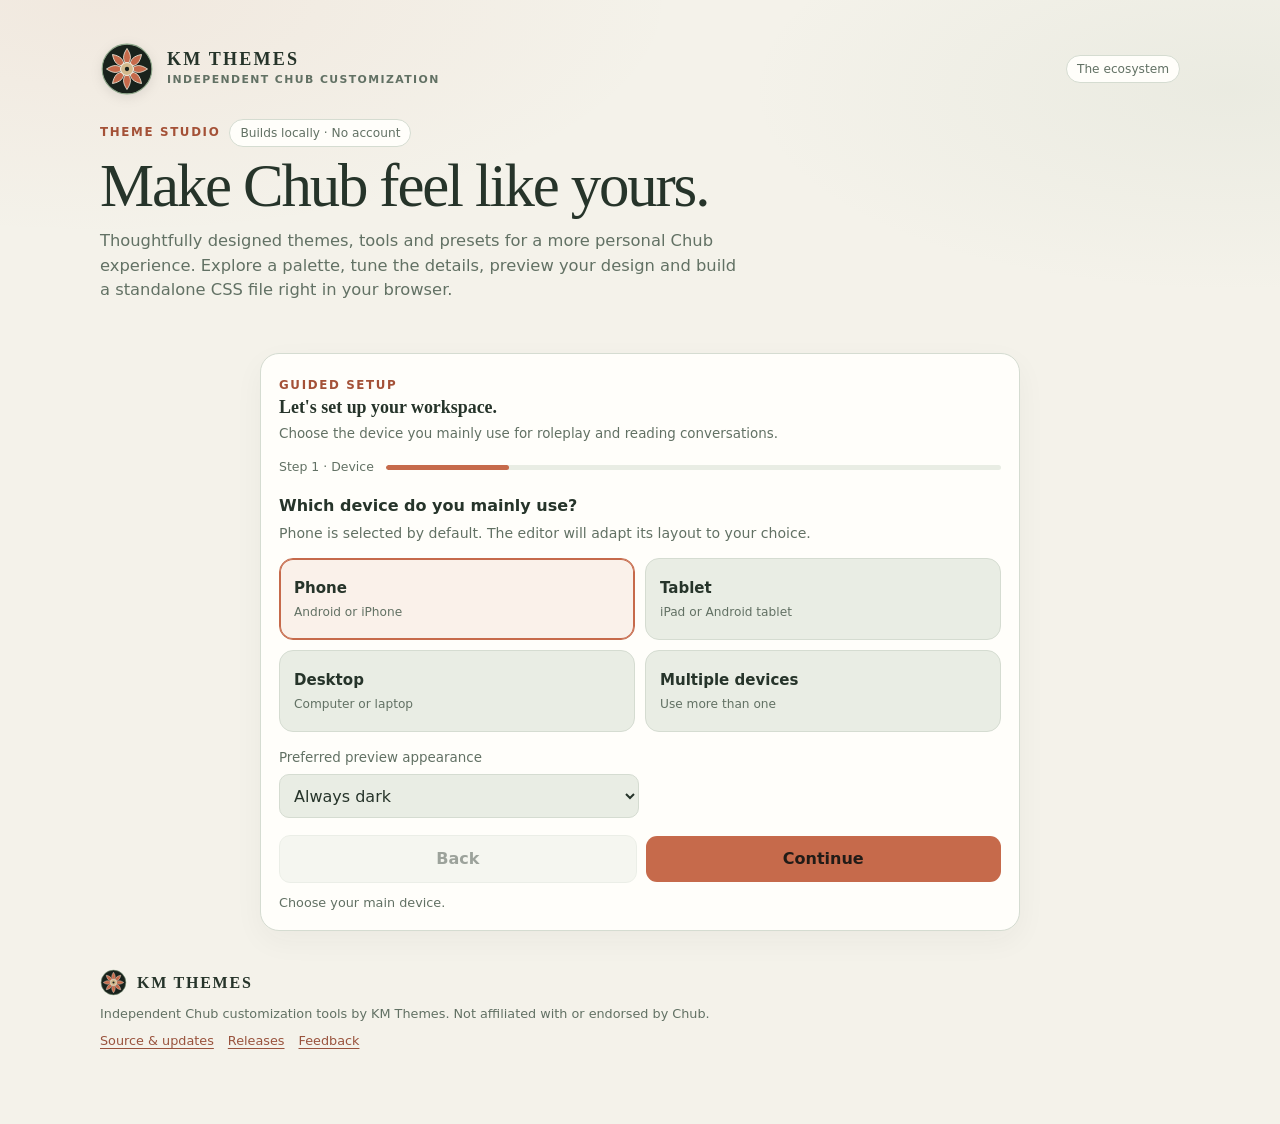
==== commit 5f62d348: "Use dark appearance as guided setup default" ====
--- a/index.html
+++ b/index.html
@@ -313,7 +313,7 @@
 <script>
 (function(){
 "use strict";
-var sourceParts=null,gaTouched=false,selectedPalette="warm",previewMode="dark",activeProject=null,rawSaveTimer=null;
+var sourceParts=null,gaTouched=false,selectedPalette="warm",previewMode="dark",activeProject=null,rawSaveTimer=null,rawEditorBaselineValue=null,pendingFileCss=null,pendingFileDisplay=null;
 var defaults={p:"warm",a:"c6613f",fs:1.06,lh:1.70,ga:.25,rp:"serif",fx:"lite"};
 var ranges={fs:[.90,1.40],lh:[1.40,2.00],ga:[0,1]};
 var fontStacks={serif:'"Source Serif 4","Anthropic Serif",Tiempos,"Iowan Old Style","Palatino Linotype",Georgia,"Noto Serif",serif',sans:'system-ui,-apple-system,"Segoe UI",Roboto,sans-serif',mono:"ui-monospace,SFMono-Regular,Menlo,Consolas,monospace"};
@@ -427,7 +427,7 @@
 }
 
 var profile=window.KMThemeProject?window.KMThemeProject.loadProfile():{device:"phone",platform:"chub",appearance:"system"};
-var guideState={step:0,device:profile.device||"phone",platform:profile.platform||"chub",appearance:profile.appearance||"system",goal:"",method:"preset",palette:"warm"};
+var guideState={step:0,device:profile.device||"phone",platform:profile.platform||"chub",appearance:profile.appearance||"dark",goal:"",method:"preset",palette:"warm"};
 var progressLabels=["Step 1 · Device","Step 2 · Platform","Step 3 · Goal","Step 4 · Starting point","Step 5 · Theme"];
 var paletteNotes={warm:"Claude cream & warm clay",oled:"Pure black & crisp contrast",midnight:"Deep navy & blue",forest:"Forest green & sage",parchment:"Antique paper & ink"};
 function guideCard(field,value,title,note,selected,meta,disabled){
@@ -450,7 +450,7 @@
    guideCard("device","tablet","Tablet","iPad or Android tablet",guideState.device==="tablet")+
    guideCard("device","desktop","Desktop","Computer or laptop",guideState.device==="desktop")+
    guideCard("device","multiple","Multiple devices","Use more than one",guideState.device==="multiple")+
-   '</div><div class="field guide-select"><label for="guide-appearance">Preferred preview appearance</label><select id="guide-appearance"><option value="system">Follow device settings</option><option value="dark">Always dark</option><option value="light">Always light</option></select></div>';
+   '</div><div class="field guide-select"><label for="guide-appearance">Preferred preview appearance</label><select id="guide-appearance"><option value="dark">Always dark</option><option value="system">Follow device settings</option><option value="light">Always light</option></select></div>';
  }else if(step===1){
   markup='<h3 class="guide-question">Which chat platform do you use?</h3><p class="guide-intro">Platform support is handled separately from your AI model provider.</p><div class="guide-choice-grid">'+
    guideCard("platform","chub","Chub","Theme upload through Chub settings",guideState.platform==="chub","Available")+
@@ -515,12 +515,13 @@
 }
 function returnToGuide(){
  profile=window.KMThemeProject?window.KMThemeProject.loadProfile():profile;
+ if(rawSaveTimer){clearTimeout(rawSaveTimer);rawSaveTimer=null;}
  if(window.KMThemeProject)window.KMThemeProject.clearProject();
  activeProject=null;
- guideState={step:0,device:profile.device||"phone",platform:profile.platform||"chub",appearance:profile.appearance||"system",goal:"",method:"preset",palette:"warm"};
+ guideState={step:0,device:profile.device||"phone",platform:profile.platform||"chub",appearance:profile.appearance||"dark",goal:"",method:"preset",palette:"warm"};
  el("studio-workspace").hidden=true;el("guide").hidden=false;
  el("studio-grid").hidden=false;el("css-workbench").hidden=true;el("raw-css-panel").hidden=true;
- el("css-file").value="";el("css-source").value="";
+ el("css-file").value="";el("css-source").value="";pendingFileCss=null;pendingFileDisplay=null;
  renderGuide();window.scrollTo(0,0);
 }
 function handleGuideNext(){
@@ -584,7 +585,11 @@
 }
 function saveRawProject(){
  if(!activeProject||!window.KMThemeProject)return false;
- activeProject.theme.source.workingCss=el("raw-css-editor").value;
+ var displayed=el("raw-css-editor").value;
+ if(displayed!==rawEditorBaselineValue){
+  activeProject.theme.source.workingCss=displayed;
+  rawEditorBaselineValue=displayed;
+ }
  activeProject.editorMode="raw";
  activeProject.updatedAt=new Date().toISOString();
  var saved=window.KMThemeProject.saveProject(activeProject);
@@ -606,6 +611,7 @@
  }
  activeProject.editorMode="raw";
  el("raw-css-editor").value=source.workingCss;
+ rawEditorBaselineValue=el("raw-css-editor").value;
  el("raw-css-title").textContent=source.label?"Raw CSS · "+source.label:"Raw CSS editor";
  el("raw-css-subtitle").textContent=source.kind==="imported"?"Editing imported CSS. The original file remains available for restore.":"Editing the generated stylesheet. Your visual settings remain saved separately.";
  el("raw-css-preservation").textContent=source.kind==="imported"?"The imported original is preserved byte-for-byte. Edits affect only the working copy.":"A snapshot of the generated CSS is preserved as the restore point. Edits affect only the working copy.";
@@ -641,9 +647,10 @@
  });
  var projectSaved=window.KMThemeProject.saveProject(activeProject);
  el("raw-css-editor").value=result.value.workingCss;
+ rawEditorBaselineValue=el("raw-css-editor").value;
  el("raw-css-title").textContent="Raw CSS · "+result.value.label;
  el("raw-css-subtitle").textContent="Imported stylesheet. Review compatibility notes before installing.";
- el("raw-css-preservation").textContent="The original imported stylesheet is preserved byte-for-byte. Editing changes only the working copy; Restore original returns to the exact imported text.";
+ el("raw-css-preservation").textContent="The original imported CSS text is preserved exactly as read. Editing changes only the working copy; Restore original returns to the saved source text.";
  el("restore-original-css").disabled=false;
  el("css-workbench").hidden=true;
  el("studio-grid").hidden=true;
@@ -656,6 +663,7 @@
 }
 function readSelectedFile(file){
  if(!file)return;
+ pendingFileCss=null;pendingFileDisplay=null;el("css-source").value="";
  if(!/\.css$/i.test(file.name||"") && file.type!=="text/css"){
   renderCssReport(el("css-import-report"),{valid:false,bytes:0,errors:["Choose a .css file."],warnings:[]});
   return;
@@ -667,7 +675,9 @@
  var reader=new FileReader();
  reader.onload=function(){
   var value=typeof reader.result==="string"?reader.result:"";
+  pendingFileCss=value;
   el("css-source").value=value;
+  pendingFileDisplay=el("css-source").value;
   renderCssReport(el("css-import-report"),window.KMCssWorkbench.analyzeCss(value));
  };
  reader.onerror=function(){
@@ -677,17 +687,19 @@
 }
 function handleImport(){
  var file=el("css-file").files&&el("css-file").files[0];
- var css=el("css-source").value;
+ var displayed=el("css-source").value;
+ var css=(pendingFileCss!==null && displayed===pendingFileDisplay)?pendingFileCss:displayed;
  var label=file?file.name:"Pasted CSS";
  if(!css.trim()){
   renderCssReport(el("css-import-report"),{valid:false,bytes:0,errors:["Choose a CSS file or paste CSS before continuing."],warnings:[]});
   return;
  }
- loadImportedCss(css,label);
+ var loaded=loadImportedCss(css,label);
+ if(loaded){pendingFileCss=null;pendingFileDisplay=null;}
 }
 function copyRawCss(){
  saveRawProject();
- var value=el("raw-css-editor").value;
+ var value=activeProject?activeProject.theme.source.workingCss:el("raw-css-editor").value;
  copyText(value).then(function(){
   el("raw-css-state").textContent="Copied to clipboard";
  }).catch(function(error){
@@ -696,7 +708,7 @@
 }
 function downloadRawCss(){
  saveRawProject();
- var value=el("raw-css-editor").value;
+ var value=activeProject?activeProject.theme.source.workingCss:el("raw-css-editor").value;
  var report=window.KMCssWorkbench.analyzeCss(value);
  renderCssReport(el("raw-css-report"),report);
  var blob=new Blob([value],{type:"text/css;charset=utf-8"});
@@ -711,10 +723,12 @@
  var original=activeProject.theme.source.originalCss;
  if(typeof original!=="string"||!original)return;
  el("raw-css-editor").value=original;
+ rawEditorBaselineValue=el("raw-css-editor").value;
  activeProject.theme.source.workingCss=original;
- saveRawProject();
+ activeProject.updatedAt=new Date().toISOString();
+ var restored=window.KMThemeProject.saveProject(activeProject);
  updateRawMeta();
- el("raw-css-state").textContent="Original restored";
+ el("raw-css-state").textContent=restored?"Original restored":"Restored in editor; local save failed";
  renderCssReport(el("raw-css-report"),window.KMCssWorkbench.analyzeCss(original));
 }
 
@@ -776,6 +790,7 @@
    updateControls(saved.theme.settings);el("guide").hidden=true;el("studio-workspace").hidden=false;
    if(saved.editorMode==="raw" && saved.theme.source.workingCss){
     el("raw-css-editor").value=saved.theme.source.workingCss;
+    rawEditorBaselineValue=el("raw-css-editor").value;
     el("studio-grid").hidden=true;el("raw-css-panel").hidden=false;el("css-workbench").hidden=true;
     el("raw-css-title").textContent="Raw CSS · "+(saved.theme.source.label||saved.name);
     el("raw-css-subtitle").textContent=saved.theme.source.kind==="imported"?"Restored imported stylesheet.":"Restored working stylesheet.";
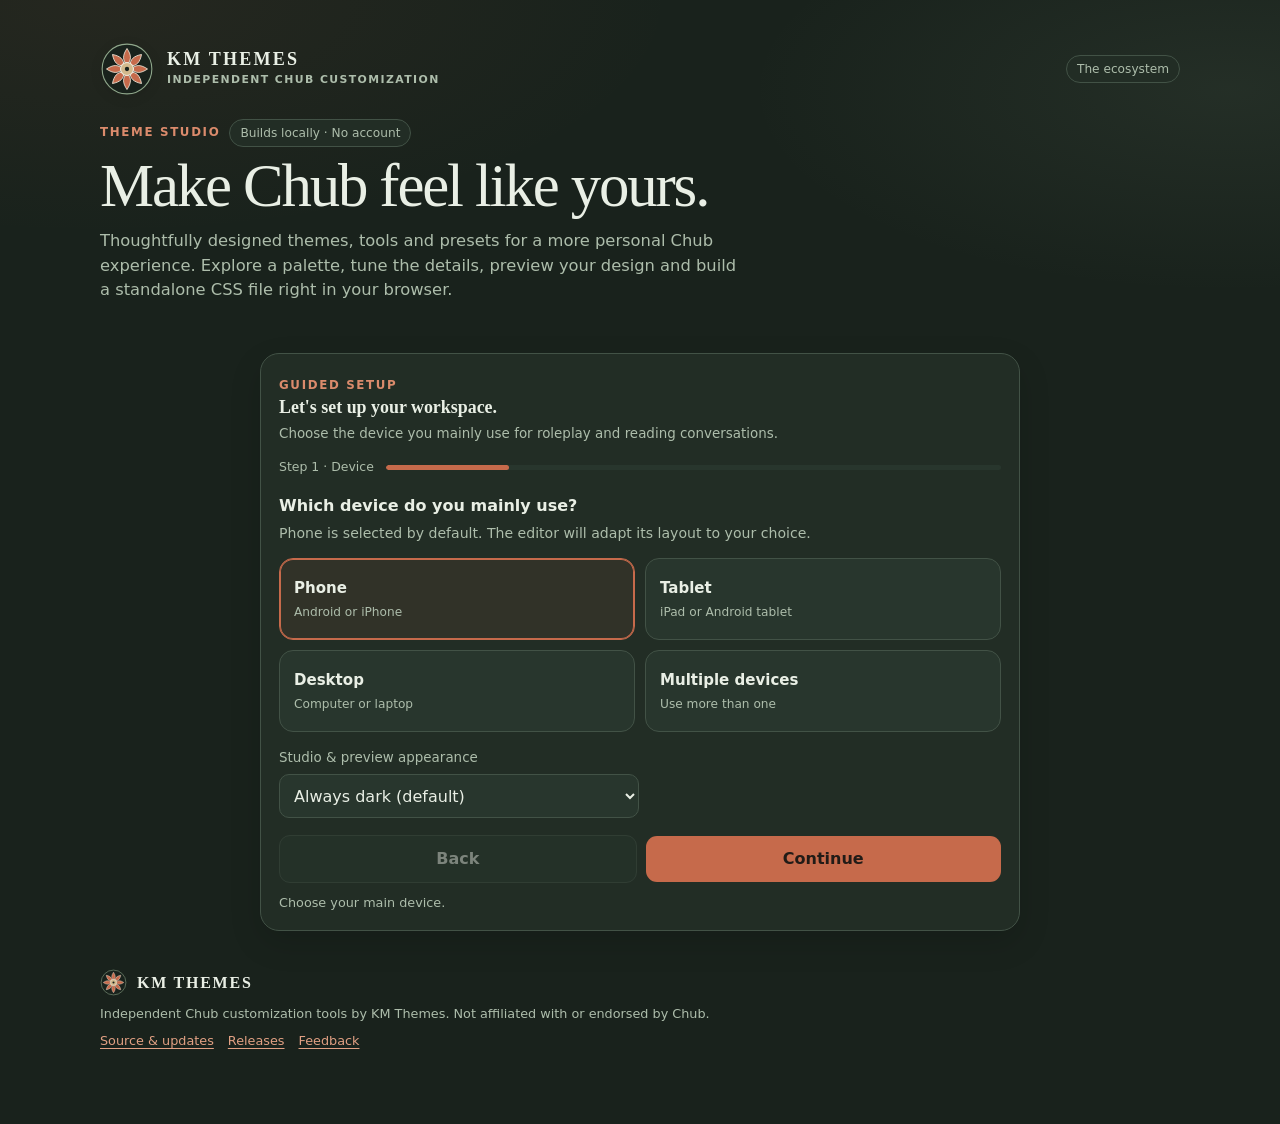
==== commit 3c4bc041: "Update from LAIDE Studio (2026-10-30)" ====
--- a/index.html
+++ b/index.html
@@ -1,15 +1,16 @@
 <!doctype html>
-<html lang="en">
+<html lang="en" data-studio-theme="dark">
 <head>
 <meta charset="utf-8">
 <meta name="viewport" content="width=device-width, initial-scale=1">
 <meta name="theme-color" content="#19221c">
-<meta name="color-scheme" content="light dark">
+<meta name="color-scheme" content="dark light">
 <meta name="description" content="KM Themes is an independent Chub customization ecosystem. Explore themes, personalize palettes and build your own CSS in KM Theme Studio.">
 <title>KM Themes — Theme Studio</title>
 <style>
-:root{color-scheme:light;--bg:#f4f2ea;--panel:#fffefa;--panel2:#e9ede4;--line:#d5dcd1;--text:#26342a;--muted:#627164;--accent:#c66a4b;--accent-strong:#a45137;--focus:#718f73;--link:#99533d;--button-ink:#211b17;--shadow:0 10px 30px #26342a0b}
-@media(prefers-color-scheme:dark){:root{color-scheme:dark;--bg:#19221c;--panel:#222d25;--panel2:#28362d;--line:#425246;--text:#e9efe5;--muted:#adbdab;--accent:#c66a4b;--accent-strong:#db8b6c;--focus:#a7c1a1;--link:#e1a083;--button-ink:#211b17;--shadow:0 12px 32px #00000024}}
+:root{color-scheme:dark;--bg:#19221c;--panel:#222d25;--panel2:#28362d;--line:#425246;--text:#e9efe5;--muted:#adbdab;--accent:#c66a4b;--accent-strong:#db8b6c;--focus:#a7c1a1;--link:#e1a083;--button-ink:#211b17;--shadow:0 12px 32px #00000024}
+html[data-studio-theme="light"]{color-scheme:light;--bg:#f4f2ea;--panel:#fffefa;--panel2:#e9ede4;--line:#d5dcd1;--text:#26342a;--muted:#627164;--accent:#c66a4b;--accent-strong:#a45137;--focus:#718f73;--link:#99533d;--button-ink:#211b17;--shadow:0 10px 30px #26342a0b}
+@media(prefers-color-scheme:light){html[data-studio-theme="system"]{color-scheme:light;--bg:#f4f2ea;--panel:#fffefa;--panel2:#e9ede4;--line:#d5dcd1;--text:#26342a;--muted:#627164;--accent:#c66a4b;--accent-strong:#a45137;--focus:#718f73;--link:#99533d;--button-ink:#211b17;--shadow:0 10px 30px #26342a0b}}
 *{box-sizing:border-box}
 html{scroll-behavior:smooth}
 body{margin:0;background:radial-gradient(60% 28% at 8% 0,#c66a4b12,transparent 75%),radial-gradient(50% 24% at 96% 8%,#8fa78b18,transparent 75%),var(--bg);color:var(--text);font:16px/1.5 system-ui,-apple-system,"Segoe UI",sans-serif;transition:background .18s,color .18s}
@@ -59,33 +60,40 @@
 button.tertiary{background:transparent;border:1px solid var(--line);color:var(--text)}
 button:disabled{opacity:.45;cursor:not-allowed;transform:none}
 .preview-panel{padding:17px}
-.preview-toolbar{display:flex;align-items:center;justify-content:space-between;gap:10px;margin-bottom:12px}
+.preview-toolbar{display:flex;align-items:center;justify-content:space-between;gap:10px;margin-bottom:12px;flex-wrap:wrap}
+.preview-controls{display:flex;gap:6px;flex-wrap:wrap}
 .mode-switch{display:flex;gap:4px;padding:4px;background:var(--panel2);border:1px solid var(--line);border-radius:11px}
 .mode-button{padding:6px 10px;min-height:34px;background:transparent;border:0;color:var(--muted);font-size:.78rem}
 .mode-button[aria-pressed=true]{background:var(--accent);color:var(--button-ink)}
-.mock-shell{--pv-bg:#262624;--pv-page:#30302e;--pv-raised:#3a3935;--pv-text:#e3e1d7;--pv-strong:#faf9f5;--pv-muted:#a3a198;--pv-accent:#d97757;--pv-accent-hi:#e8936f;--pv-font:Georgia,serif;--pv-size:1rem;--pv-line:1.55;--pv-card-alpha:25%;width:min(100%,340px);height:clamp(620px,min(720px,184vw),720px);margin:0 auto;background:var(--pv-page);color:var(--pv-text);border:1px solid color-mix(in srgb,var(--pv-text) 18%,transparent);border-radius:18px;overflow:hidden;font-family:var(--pv-font);display:flex;flex-direction:column;box-shadow:0 5px 18px #00000018}
+.mock-shell{--pv-bg:#262624;--pv-page:#30302e;--pv-raised:#3a3935;--pv-text:#e3e1d7;--pv-strong:#faf9f5;--pv-muted:#a3a198;--pv-accent:#d97757;--pv-accent-hi:#e8936f;--pv-act:#e2b295;--pv-font:Georgia,serif;--pv-size:1.06rem;--pv-line:1.70;--pv-card-alpha:82%;width:min(100%,340px);height:clamp(620px,min(720px,184vw),720px);margin:0 auto;background:var(--pv-bg);color:var(--pv-text);border:1px solid color-mix(in srgb,var(--pv-text) 18%,transparent);border-radius:18px;overflow:hidden;font-family:var(--pv-font);display:flex;flex-direction:column;box-shadow:0 5px 18px #00000018}
 .mock-safe{height:34px;flex:0 0 34px;background:#000;display:flex;justify-content:center;align-items:center}
 .mock-safe:after{content:"";width:38px;height:4px;border-radius:99px;background:#161616}
-.mock-nav{height:39px;flex:0 0 39px;background:var(--pv-bg);color:var(--pv-text);display:grid;grid-template-columns:1fr 1fr 1fr;align-items:center;padding:0 14px;border-bottom:1px solid color-mix(in srgb,var(--pv-text) 7%,transparent);font-family:system-ui,sans-serif}
+.mock-nav{height:39px;flex:0 0 39px;background:color-mix(in srgb,var(--pv-bg) 88%,transparent);color:var(--pv-text);display:grid;grid-template-columns:1fr 1fr 1fr;align-items:center;padding:0 14px;border-bottom:1px solid color-mix(in srgb,var(--pv-text) 14%,transparent);font-family:system-ui,sans-serif}
 .nav-side{display:flex;align-items:center;gap:12px}.nav-side.right{justify-content:flex-end}
 .nav-back{width:19px;height:19px;border-radius:50%;display:grid;place-items:center;background:var(--pv-text);color:var(--pv-bg);font-size:18px;line-height:1;font-weight:800}
 .nav-avatar{width:29px;height:29px;border-radius:50%;justify-self:center;display:grid;place-items:center;background:linear-gradient(145deg,#665b4d,#292d27);border:1px solid #ffffff35;color:#f1c3a2;font-size:19px;line-height:1}
 .nav-icon{display:grid;place-items:center;width:20px;height:24px;color:var(--pv-text)}
 .nav-icon svg{width:20px;height:22px;fill:none;stroke:currentColor;stroke-width:1.8;stroke-linecap:round;stroke-linejoin:round}
 .nav-menu{font-size:25px;line-height:1}
-.mock-stage{flex:1;min-height:0;display:flex;flex-direction:column;overflow:hidden;background:var(--pv-page)}
-.mock-message{margin:7px 7px 0;padding:13px 14px 14px;border:1px solid color-mix(in srgb,var(--pv-text) 17%,transparent);border-radius:18px;background:color-mix(in srgb,var(--pv-raised) var(--pv-card-alpha),var(--pv-page));box-shadow:0 1px 3px #00000012}
-.mock-message-head{display:flex;align-items:center;gap:9px;margin-bottom:12px}
-.mock-bot-avatar{width:20px;height:20px;flex:0 0 20px;border-radius:50%;display:grid;place-items:center;background:linear-gradient(145deg,#786653,#282b25);color:#f4c5a2;font:14px/1 system-ui,sans-serif}
-.mock-bot-name{font-size:1.04rem;line-height:1.2;color:var(--pv-strong);font-weight:600}
+.mock-stage{flex:1;min-height:0;display:flex;flex-direction:column;overflow-y:auto;background:radial-gradient(90% 50% at 50% -10%,color-mix(in srgb,var(--pv-accent) 14%,transparent),transparent 70%),var(--pv-bg);position:relative}
+.mock-shell[data-backdrop="art"] .mock-stage{background:linear-gradient(180deg,color-mix(in srgb,var(--pv-bg) 32%,transparent),color-mix(in srgb,var(--pv-bg) 52%,transparent)),radial-gradient(circle at 22% 28%,color-mix(in srgb,var(--pv-accent) 48%,#2b3a42) 0%,transparent 52%),radial-gradient(circle at 78% 68%,#596e59 0%,transparent 55%),linear-gradient(135deg,#2c2523 0%,#1f292e 50%,#382c26 100%)}
+.mock-message{margin:7px 7px 0;padding:12px 14px 13px;border:1px solid color-mix(in srgb,var(--pv-text) 16%,transparent);border-radius:18px;background:color-mix(in srgb,var(--pv-page) var(--pv-card-alpha),transparent);box-shadow:inset 0 1px 0 color-mix(in srgb,#fff 12%,transparent),0 1px 3px #00000018}
+.mock-message-head{display:flex;align-items:center;justify-content:space-between;gap:9px;margin-bottom:9px;font-family:system-ui,sans-serif}
+.mock-message-who{display:flex;align-items:center;gap:8px}
+.mock-bot-avatar{width:20px;height:20px;flex:0 0 20px;border-radius:50%;display:grid;place-items:center;background:linear-gradient(145deg,#786653,#282b25);color:#f4c5a2;font:13px/1 system-ui,sans-serif}
+.mock-bot-name{font-size:.95rem;line-height:1.2;color:var(--pv-strong);font-weight:600}
+.mock-msg-tag{font-size:.66rem;color:var(--pv-muted);letter-spacing:.04em;text-transform:uppercase}
 .mock-message-text{font-size:var(--pv-size);line-height:var(--pv-line);color:var(--pv-text);overflow-wrap:anywhere}
-.mock-message-text p{margin:0 0 12px;color:inherit}.mock-message-text p:last-child{margin-bottom:0}.mock-message-text em{color:var(--pv-accent-hi)}
-.mock-empty{flex:1;min-height:55px}
-.mock-composer-bar{height:90px;flex:0 0 90px;display:flex;align-items:center;gap:8px;padding:8px 12px 10px;border-top:1px solid color-mix(in srgb,var(--pv-text) 14%,transparent);background:var(--pv-page);font-family:system-ui,sans-serif}
+.mock-message-text p{margin:0 0 10px;color:inherit}.mock-message-text p:last-child{margin-bottom:0}
+.mock-message-text em{color:var(--pv-act);font-style:italic}
+.mock-message-text strong{color:var(--pv-strong);font-weight:600}
+.mock-message-text q{color:var(--pv-text)}
+.mock-empty{flex:1;min-height:18px}
+.mock-composer-bar{height:86px;flex:0 0 86px;display:flex;align-items:center;gap:8px;padding:8px 12px 10px;border-top:1px solid color-mix(in srgb,var(--pv-text) 14%,transparent);background:color-mix(in srgb,var(--pv-bg) 90%,transparent);font-family:system-ui,sans-serif}
 .mock-kebab{width:15px;flex:0 0 15px;color:var(--pv-accent);font-size:21px;line-height:1;text-align:center}
-.mock-input{height:72px;min-width:0;flex:1;border:1px solid color-mix(in srgb,var(--pv-text) 24%,transparent);border-radius:20px;padding:9px 11px;background:color-mix(in srgb,var(--pv-raised) 18%,var(--pv-page));color:var(--pv-muted);font:.72rem/1.45 var(--pv-font);display:flex;align-items:flex-start;overflow:hidden}
+.mock-input{height:68px;min-width:0;flex:1;border:1px solid color-mix(in srgb,var(--pv-text) 26%,transparent);border-radius:20px;padding:9px 11px;background:var(--pv-page);color:var(--pv-muted);font:.74rem/1.42 var(--pv-font);display:flex;align-items:flex-start;overflow:hidden}
 .mock-input span{opacity:.9}
-.mock-send-tools{display:flex;flex-direction:column;align-items:center;justify-content:space-around;gap:7px;flex:0 0 18px;height:70px;color:var(--pv-accent)}
+.mock-send-tools{display:flex;flex-direction:column;align-items:center;justify-content:space-around;gap:7px;flex:0 0 18px;height:66px;color:var(--pv-accent)}
 .mock-send-tools svg{width:18px;height:22px;fill:none;stroke:currentColor;stroke-width:1.8;stroke-linecap:round;stroke-linejoin:round}
 .status{font-size:.86rem;min-height:1.35em;margin:12px 0 0}
 .small{font-size:.79rem}.muted{color:var(--muted)}
@@ -96,7 +104,7 @@
 .footer-brand svg{width:27px;height:27px}
 .footer-links{display:flex;gap:14px;flex-wrap:wrap;margin-top:7px}
 @media(max-width:760px){main{padding:16px 14px 44px}.studio-grid{grid-template-columns:1fr;gap:0}.controls-panel{grid-row:auto}.preview-panel{grid-row:1}.panel{padding:15px;margin:10px 0}.hero-copy{font-size:.96rem}}
-@media(max-width:390px){.preset-grid{grid-template-columns:1fr 1fr}.field-grid{grid-template-columns:1fr}.preview-toolbar{align-items:flex-start;flex-direction:column}.mode-switch{width:100%}.mode-button{flex:1}}
+@media(max-width:390px){.preset-grid{grid-template-columns:1fr 1fr}.field-grid{grid-template-columns:1fr}.preview-toolbar{align-items:flex-start;flex-direction:column}.preview-controls{width:100%}.mode-switch{flex:1}.mode-button{flex:1}}
 @media(prefers-reduced-motion:reduce){*,*::before,*::after{scroll-behavior:auto!important;transition:none!important}}
 
 [hidden]{display:none!important}
@@ -123,7 +131,6 @@
 .workspace-heading-actions{display:flex;gap:7px;flex-wrap:wrap}
 @media(max-width:390px){.guide-choice-grid{grid-template-columns:1fr}.guide-choice{min-height:70px}.guide-panel{margin:10px 0}}
 
-
 .css-tools{display:flex;gap:8px;flex-wrap:wrap;margin-top:12px}
 .css-tools button{flex:1 1 130px}
 .css-workbench,.raw-css-panel{margin-top:14px}
@@ -143,7 +150,6 @@
 .raw-toolbar{display:flex;gap:8px;flex-wrap:wrap;margin-top:12px}
 .raw-toolbar button{flex:1 1 120px}
 @media(min-width:700px){.css-workbench-grid{grid-template-columns:minmax(0,.8fr) minmax(0,1.2fr)}}
-
 </style>
 </head>
 <body>
@@ -182,7 +188,7 @@
  <p class="guide-status" id="guide-status" role="status" aria-live="polite">Phone is selected by default. You can change it.</p>
 </section>
 <div id="studio-workspace" hidden>
-<div class="studio-grid">
+<div class="studio-grid" id="studio-grid">
 <section class="panel controls-panel" aria-labelledby="customize-title">
 <div class="section-head"><div><h2 id="customize-title">Make it yours</h2><p>Start with a palette, then adjust the details.</p></div><div class="workspace-heading-actions"><button class="tertiary" id="change-guide" type="button">New theme</button></div></div>
 <h3>01 · Choose a palette</h3>
@@ -199,7 +205,7 @@
 <div class="field"><label for="rp">Reading font</label><select id="rp"><option value="serif">Serif</option><option value="sans">Sans serif</option><option value="mono">Monospace</option></select></div>
 <div class="field"><label for="fs">Message size · <output id="fsout">1.06 rem</output></label><input id="fs" type="range" min=".90" max="1.40" step=".01" value="1.06"></div>
 <div class="field"><label for="lh">Line height · <output id="lhout">1.70</output></label><input id="lh" type="range" min="1.40" max="2.00" step=".01" value="1.70"></div>
-<div class="field" style="grid-column:1/-1"><label for="ga">Chat-card opacity · <output id="gaout">Automatic by mode</output></label><input id="ga" type="range" min="0" max="1" step=".01" value=".25"></div>
+<div class="field" style="grid-column:1/-1"><label for="ga">Chat-card opacity · <output id="gaout">Automatic by mode (0.82 dark / 0.85 light)</output></label><input id="ga" type="range" min="0" max="1" step=".01" value=".82"></div>
 </div>
 <div class="actions"><button id="download" type="button" disabled>Download custom CSS</button><button class="secondary" id="copy-generated-css" type="button" disabled>Copy CSS</button><button class="secondary" id="share" type="button">Copy share link</button><button class="tertiary" id="reset" type="button">Reset</button></div><div class="css-tools"><button class="secondary" id="open-css-import" type="button">Import existing CSS</button><button class="tertiary" id="open-raw-css" type="button" disabled>Advanced CSS editor</button></div>
 <p id="status" class="status" role="status" aria-live="polite">Loading the KM Warm source…</p>
@@ -208,8 +214,11 @@
 
 <section class="panel preview-panel" aria-labelledby="preview-title">
 <div class="preview-toolbar"><div><h2 id="preview-title">Live preview</h2><p class="small">Chub mobile layout reference · preview is approximate</p></div>
-<div class="mode-switch" role="group" aria-label="Preview colour mode"><button class="mode-button" type="button" data-mode-choice="light" aria-pressed="false">Light</button><button class="mode-button" type="button" data-mode-choice="dark" aria-pressed="true">Dark</button></div></div>
-<div class="mock-shell" id="mock-shell" data-mode="dark">
+<div class="preview-controls">
+<div class="mode-switch" role="group" aria-label="Preview backdrop"><button class="mode-button" type="button" data-backdrop-choice="art" aria-pressed="true">Cover art</button><button class="mode-button" type="button" data-backdrop-choice="solid" aria-pressed="false">Solid</button></div>
+<div class="mode-switch" role="group" aria-label="Preview colour mode"><button class="mode-button" type="button" data-mode-choice="light" aria-pressed="false">Light</button><button class="mode-button" type="button" data-mode-choice="dark" aria-pressed="true">Dark</button></div>
+</div></div>
+<div class="mock-shell" id="mock-shell" data-mode="dark" data-backdrop="art">
 <div class="mock-safe"></div>
 <div class="mock-nav">
  <div class="nav-side"><span class="nav-back">‹</span></div>
@@ -218,11 +227,17 @@
 </div>
 <div class="mock-stage">
  <article class="mock-message">
-  <div class="mock-message-head"><span class="mock-bot-avatar">✿</span><span class="mock-bot-name">Theme Helper</span></div>
+  <div class="mock-message-head"><div class="mock-message-who"><span class="mock-bot-avatar">✿</span><span class="mock-bot-name">Theme Helper</span></div><span class="mock-msg-tag">Bot</span></div>
   <div class="mock-message-text" id="mock-message-text">
-   <p>Unofficial KM Warm theme helper. Tell me the look you want (colour, text size, how solid the chat cards are) and I'll give you a link that builds your theme file. Say "install" for the steps.</p>
-   <p>Setup: enable <b>Use V2 Spec</b>. (Menu &gt; Configuration &gt; Prompt Structure). Phone-tested; desktop is beta.</p>
-   <p><em>(For API, preset or lorebook help, use the Chub Helper bot.)</em></p>
+   <p><em>*Lantern light warms the paper cards against the evening backdrop.*</em></p>
+   <p><q>"Tell me the look you want—colour, text size, or how solid the chat cards feel over cover art—and I'll build your Chub stylesheet."</q></p>
+   <p>Setup: enable <strong>Use V2 Spec</strong>. Phone-tested; desktop is beta.</p>
+  </div>
+ </article>
+ <article class="mock-message">
+  <div class="mock-message-head"><div class="mock-message-who"><span class="mock-bot-avatar">✦</span><span class="mock-bot-name">You</span></div><span class="mock-msg-tag">User</span></div>
+  <div class="mock-message-text">
+   <p><em>*Adjusts the card opacity slider to check readability over the background art.*</em> <q>"Make the text comfortable to read at night."</q></p>
   </div>
  </article>
  <div class="mock-empty"></div>
@@ -233,7 +248,7 @@
  <div class="mock-send-tools"><svg viewBox="0 0 24 24" aria-hidden="true"><rect x="9" y="2" width="6" height="12" rx="3"/><path d="M5 10v2a7 7 0 0 0 14 0v-2M12 19v3M8 22h8"/></svg><svg viewBox="0 0 24 24" aria-hidden="true"><path d="M12 21V4M5 11l7-7 7 7"/></svg></div>
 </div>
 </div>
-<p class="small muted" id="preview-caption">Dark mode reference · the downloaded CSS keeps automatic light/dark behaviour.</p>
+<p class="small muted" id="preview-caption">Dark mode reference · toggle "Cover art" to test how card opacity looks over a character background.</p>
 </section>
 
 <section class="panel" aria-labelledby="install-title">
@@ -288,7 +303,7 @@
 </section>
 </div>
 <footer>
-<div class="footer-brand"><svg  viewBox="0 0 100 100" role="img" aria-label="KM Themes rosette emblem" xmlns="http://www.w3.org/2000/svg">
+<div class="footer-brand"><svg viewBox="0 0 100 100" role="img" aria-label="KM Themes rosette emblem" xmlns="http://www.w3.org/2000/svg">
  <circle cx="50" cy="50" r="46" fill="#19221C" stroke="#8FA78B" stroke-width="2"/>
  <g fill="#C66A4B" stroke="#F2EBDD" stroke-width="1.5">
   <path d="M50 12C58 24 59 33 50 42C41 33 42 24 50 12Z"/>
@@ -313,8 +328,8 @@
 <script>
 (function(){
 "use strict";
-var sourceParts=null,gaTouched=false,selectedPalette="warm",previewMode="dark",activeProject=null,rawSaveTimer=null,rawEditorBaselineValue=null,pendingFileCss=null,pendingFileDisplay=null;
-var defaults={p:"warm",a:"c6613f",fs:1.06,lh:1.70,ga:.25,rp:"serif",fx:"lite"};
+var sourceParts=null,gaTouched=false,selectedPalette="warm",previewMode="dark",previewBackdrop="art",activeProject=null,rawSaveTimer=null,rawEditorBaselineValue=null,pendingFileCss=null,pendingFileDisplay=null;
+var defaults={p:"warm",a:"c6613f",fs:1.06,lh:1.70,ga:.82,rp:"serif",fx:"lite"};
 var ranges={fs:[.90,1.40],lh:[1.40,2.00],ga:[0,1]};
 var fontStacks={serif:'"Source Serif 4","Anthropic Serif",Tiempos,"Iowan Old Style","Palatino Linotype",Georgia,"Noto Serif",serif',sans:'system-ui,-apple-system,"Segoe UI",Roboto,sans-serif',mono:"ui-monospace,SFMono-Regular,Menlo,Consolas,monospace"};
 var palettes={
@@ -328,6 +343,10 @@
 function clamp(n,min,max){return Math.min(max,Math.max(min,n))}
 function num(value,key){if(value===null||String(value).trim()==="")return defaults[key];var n=Number(value);if(!Number.isFinite(n))return defaults[key];return clamp(n,ranges[key][0],ranges[key][1])}
 function validPalette(value){return Object.prototype.hasOwnProperty.call(palettes,value)?value:"warm"}
+function applyStudioAppearance(appearance){
+ var mode=(appearance==="light"||appearance==="system")?appearance:"dark";
+ document.documentElement.setAttribute("data-studio-theme",mode);
+}
 function parseParams(){
  var q=new URLSearchParams(location.search),p={};
  p.p=validPalette(q.get("p"));
@@ -344,7 +363,10 @@
 function updateControls(p){
  selectedPalette=validPalette(p.p);gaTouched=!!p.gaTouched;
  el("accent").value="#"+(/^[0-9a-f]{6}$/.test(p.a||"")?p.a:palettes[selectedPalette].accent);
- el("fs").value=p.fs;el("lh").value=p.lh;el("ga").value=p.ga;el("rp").value=p.rp;el("fsout").textContent=p.fs.toFixed(2)+" rem";el("lhout").textContent=p.lh.toFixed(2);el("gaout").textContent=gaTouched?p.ga.toFixed(2):"Automatic by mode";
+ el("fs").value=p.fs;el("lh").value=p.lh;el("ga").value=gaTouched?p.ga:defaults.ga;el("rp").value=p.rp;
+ el("fsout").textContent=p.fs.toFixed(2)+" rem";
+ el("lhout").textContent=p.lh.toFixed(2);
+ el("gaout").textContent=gaTouched?p.ga.toFixed(2):"Automatic by mode (0.82 dark / 0.85 light)";
  Array.prototype.forEach.call(document.querySelectorAll("[data-palette]"),function(btn){var active=btn.getAttribute("data-palette")===selectedPalette;btn.setAttribute("aria-pressed",active?"true":"false")});
 }
 function safeParams(p){
@@ -365,12 +387,15 @@
  var rows=Object.keys(map).map(function(key){return map[key]+":light-dark("+pal.light[key]+","+pal.dark[key]+");"});
  return "\n/* Selected palette: "+p.p+" */\nhtml{"+rows.join("")+"}\n";
 }
+function chubAdapterFixes(){
+ return "\n/* Chub compatibility adapter (phone typography & native token sync) */\nhtml:not(#_){--message-font-size:var(--c-fs)!important;--message-line-height:var(--c-lh)!important;--dark-primary-color:var(--c-btn)!important;--light-primary-color:var(--c-btn)!important;--bright-icon:var(--c-accent)!important}\nhtml:is(.light-mode-override,.light-mobile-override){color-scheme:light}\n:where(html:is(.light-mode-override,.light-mobile-override)){--c-ga:.85}\n.msg-mkdn-container:not(#_){font-size:var(--c-fs)!important;line-height:var(--c-lh)!important}\n";
+}
 function accentOverrides(p){
  var x="#"+p.a,base=palettes[p.p].accent;
  var fs=p.fs.toFixed(2).replace(/0+$/,"").replace(/\.$/,""),lh=p.lh.toFixed(2).replace(/0+$/,"").replace(/\.$/,""),ga=p.ga.toFixed(2).replace(/0+$/,"").replace(/\.$/,"");
  var accent=p.a!==base?"--c-accent:"+x+";--c-accent-hi:light-dark(color-mix(in srgb,"+x+" 78%,#000),color-mix(in srgb,"+x+" 78%,#fff));--c-btn:"+x+";--c-btn-hv:light-dark(color-mix(in srgb,"+x+" 88%,#000),color-mix(in srgb,"+x+" 88%,#fff));--c-act:light-dark(color-mix(in srgb,"+x+" 72%,#000),color-mix(in srgb,"+x+" 55%,#fff));":"";
  var extra=p.gaTouched?"--c-ga:"+ga+";":"";
- return "\n/* Generated options — validated settings only */\nhtml{"+accent+"--c-fs:"+fs+"rem;--c-lh:"+lh+";"+extra+"--c-rp:"+fontStacks[p.rp]+";}\n";
+ return "\n/* Generated options — validated settings only */\nhtml{"+accent+"--c-fs:"+fs+"rem;--c-lh:"+lh+";"+extra+"--c-rp:"+fontStacks[p.rp]+";}\n"+chubAdapterFixes();
 }
 function buildCSS(p){
  if(!sourceParts)throw new Error("Theme source has not loaded.");
@@ -382,6 +407,11 @@
  keys.forEach(function(k){pos[k]=css.indexOf(anchors[k]);if(pos[k]<0)throw new Error("The source CSS is missing its "+k+" section.");});
  if(!(pos.preset<pos.core&&pos.core<pos.lite&&pos.lite<pos.overrides))throw new Error("Source CSS section order is invalid.");
  return {preset:css.slice(pos.preset,pos.core),core:css.slice(pos.core,pos.lite),lite:css.slice(pos.lite,pos.overrides),overrides:css.slice(pos.overrides)};
+}
+function setPreviewBackdrop(mode){
+ previewBackdrop=mode==="solid"?"solid":"art";
+ Array.prototype.forEach.call(document.querySelectorAll("[data-backdrop-choice]"),function(btn){btn.setAttribute("aria-pressed",btn.getAttribute("data-backdrop-choice")===previewBackdrop?"true":"false")});
+ el("mock-shell").setAttribute("data-backdrop",previewBackdrop);
 }
 function setPreviewMode(mode){
  previewMode=mode==="light"?"light":"dark";
@@ -391,7 +421,10 @@
  renderPreview(readControls());
 }
 function renderPreview(p){
- var pal=palettes[p.p],colors=pal[previewMode],mock=el("mock-shell"),accent=p.a!==pal.accent?"#"+p.a:colors.accent;
+ var pal=palettes[p.p],colors=pal[previewMode],mock=el("mock-shell"),customAccent=p.a!==pal.accent,accent=customAccent?"#"+p.a:colors.accent;
+ var mixTarget=previewMode==="light"?"#000":"#fff";
+ var accentHi=customAccent?"color-mix(in srgb, "+accent+" 78%, "+mixTarget+")":colors.accentHi;
+ var actColor=customAccent?"color-mix(in srgb, "+accent+" "+(previewMode==="light"?"72%":"55%")+", "+mixTarget+")":colors.act;
  mock.style.setProperty("--pv-bg",colors.bg);
  mock.style.setProperty("--pv-page",colors.surface);
  mock.style.setProperty("--pv-raised",colors.raised);
@@ -399,15 +432,18 @@
  mock.style.setProperty("--pv-strong",colors.strong);
  mock.style.setProperty("--pv-muted",colors.muted);
  mock.style.setProperty("--pv-accent",accent);
- mock.style.setProperty("--pv-accent-hi",p.a!==pal.accent?accent:colors.accentHi);
- mock.style.setProperty("--pv-card-alpha",Math.round((p.gaTouched?p.ga:(previewMode==="light"?.55:.25))*100)+"%");
+ mock.style.setProperty("--pv-accent-hi",accentHi);
+ mock.style.setProperty("--pv-act",actColor);
+ mock.style.setProperty("--pv-card-alpha",Math.round((p.gaTouched?p.ga:(previewMode==="light"?.85:.82))*100)+"%");
  mock.style.setProperty("--pv-font",fontStacks[p.rp]);
  mock.style.setProperty("--pv-size",p.fs+"rem");
  mock.style.setProperty("--pv-line",p.lh.toFixed(2));
 }
 function render(){
  var p=readControls();
- el("fsout").textContent=p.fs.toFixed(2)+" rem";el("lhout").textContent=p.lh.toFixed(2);el("gaout").textContent=p.gaTouched?p.ga.toFixed(2):"Automatic by mode";
+ el("fsout").textContent=p.fs.toFixed(2)+" rem";
+ el("lhout").textContent=p.lh.toFixed(2);
+ el("gaout").textContent=p.gaTouched?p.ga.toFixed(2):"Automatic by mode (0.82 dark / 0.85 light)";
  renderPreview(p);safeParams(p);saveActiveProject();
 }
 function selectPalette(name){
@@ -426,8 +462,10 @@
  return fallbackCopy(value);
 }
 
-var profile=window.KMThemeProject?window.KMThemeProject.loadProfile():{device:"phone",platform:"chub",appearance:"system"};
+var storedProfile=window.KMThemeProject?window.KMThemeProject.loadProfile():null;
+var profile=storedProfile||{device:"phone",platform:"chub",appearance:"dark"};
 var guideState={step:0,device:profile.device||"phone",platform:profile.platform||"chub",appearance:profile.appearance||"dark",goal:"",method:"preset",palette:"warm"};
+applyStudioAppearance(guideState.appearance);
 var progressLabels=["Step 1 · Device","Step 2 · Platform","Step 3 · Goal","Step 4 · Starting point","Step 5 · Theme"];
 var paletteNotes={warm:"Claude cream & warm clay",oled:"Pure black & crisp contrast",midnight:"Deep navy & blue",forest:"Forest green & sage",parchment:"Antique paper & ink"};
 function guideCard(field,value,title,note,selected,meta,disabled){
@@ -450,7 +488,7 @@
    guideCard("device","tablet","Tablet","iPad or Android tablet",guideState.device==="tablet")+
    guideCard("device","desktop","Desktop","Computer or laptop",guideState.device==="desktop")+
    guideCard("device","multiple","Multiple devices","Use more than one",guideState.device==="multiple")+
-   '</div><div class="field guide-select"><label for="guide-appearance">Preferred preview appearance</label><select id="guide-appearance"><option value="dark">Always dark</option><option value="system">Follow device settings</option><option value="light">Always light</option></select></div>';
+   '</div><div class="field guide-select"><label for="guide-appearance">Studio & preview appearance</label><select id="guide-appearance"><option value="dark">Always dark (default)</option><option value="system">Follow device settings</option><option value="light">Always light</option></select></div>';
  }else if(step===1){
   markup='<h3 class="guide-question">Which chat platform do you use?</h3><p class="guide-intro">Platform support is handled separately from your AI model provider.</p><div class="guide-choice-grid">'+
    guideCard("platform","chub","Chub","Theme upload through Chub settings",guideState.platform==="chub","Available")+
@@ -463,7 +501,7 @@
    guideCard("goal","custom","Create a custom theme","Build a theme using a guided editor",guideState.goal==="custom")+
    '</div>';
  }else if(step===3){
-  markup='<h3 class="guide-question">How would you like to start?</h3><p class="guide-intro">CSS file import and raw CSS paste will be available in the editor as those tools are completed.</p><div class="guide-choice-grid">'+
+  markup='<h3 class="guide-question">How would you like to start?</h3><p class="guide-intro">CSS file import and raw CSS paste are available in the Studio workbench.</p><div class="guide-choice-grid">'+
    guideCard("method","preset","Use a preset","Choose a designed starting point",guideState.method==="preset")+
    guideCard("method","remix","Remix a theme","Start from one of the KM palettes",guideState.method==="remix")+
    guideCard("method","scratch","Start from scratch","Open a clean Warm-based canvas",guideState.method==="scratch")+
@@ -486,7 +524,7 @@
 }
 function initialPreviewMode(appearance){
  if(appearance==="dark"||appearance==="light")return appearance;
- return window.matchMedia&&window.matchMedia("(prefers-color-scheme: dark)").matches?"dark":"light";
+ return window.matchMedia&&window.matchMedia("(prefers-color-scheme: light)").matches?"light":"dark";
 }
 function saveActiveProject(){
  if(!activeProject||!window.KMThemeProject)return;
@@ -500,6 +538,7 @@
  };
  updateControls(settings);
  profile={device:guideState.device,platform:guideState.platform,appearance:guideState.appearance};
+ applyStudioAppearance(profile.appearance);
  if(window.KMThemeProject){
   window.KMThemeProject.saveProfile(profile);
   activeProject=window.KMThemeProject.createProject({
@@ -519,6 +558,7 @@
  if(window.KMThemeProject)window.KMThemeProject.clearProject();
  activeProject=null;
  guideState={step:0,device:profile.device||"phone",platform:profile.platform||"chub",appearance:profile.appearance||"dark",goal:"",method:"preset",palette:"warm"};
+ applyStudioAppearance(guideState.appearance);
  el("studio-workspace").hidden=true;el("guide").hidden=false;
  el("studio-grid").hidden=false;el("css-workbench").hidden=true;el("raw-css-panel").hidden=true;
  el("css-file").value="";el("css-source").value="";pendingFileCss=null;pendingFileDisplay=null;
@@ -548,7 +588,10 @@
   renderGuide();
  });
  el("guide-step").addEventListener("change",function(event){
-  if(event.target.id==="guide-appearance")guideState.appearance=event.target.value;
+  if(event.target.id==="guide-appearance"){
+   guideState.appearance=event.target.value;
+   applyStudioAppearance(guideState.appearance);
+  }
  });
  el("guide-next").addEventListener("click",handleGuideNext);
  el("guide-back").addEventListener("click",function(){
@@ -557,7 +600,6 @@
   renderGuide();
  });
 }
-
 
 function formatBytes(bytes){
  if(bytes<1024)return bytes+" bytes";
@@ -641,7 +683,7 @@
   name:label||"Imported theme",
   platform:profile.platform||"chub",
   device:profile.device||"phone",
-  appearance:profile.appearance||"system",
+  appearance:profile.appearance||"dark",
   editorMode:"raw",
   theme:{source:result.value,settings:readControls()}
  });
@@ -735,6 +777,7 @@
 function installEvents(){
  Array.prototype.forEach.call(document.querySelectorAll("[data-palette]"),function(btn){btn.addEventListener("click",function(){selectPalette(btn.getAttribute("data-palette"))})});
  Array.prototype.forEach.call(document.querySelectorAll("[data-mode-choice]"),function(btn){btn.addEventListener("click",function(){setPreviewMode(btn.getAttribute("data-mode-choice"))})});
+ Array.prototype.forEach.call(document.querySelectorAll("[data-backdrop-choice]"),function(btn){btn.addEventListener("click",function(){setPreviewBackdrop(btn.getAttribute("data-backdrop-choice"))})});
  ["accent","fs","lh","ga","rp"].forEach(function(id){el(id).addEventListener("input",function(){if(id==="accent")window.accentWasCustom=el("accent").value.slice(1).toLowerCase()!==palettes[selectedPalette].accent;if(id==="ga")gaTouched=true;render()})});
  el("download").addEventListener("click",function(){
   try{var p=readControls(),blob=new Blob([buildCSS(p)],{type:"text/css;charset=utf-8"}),url=URL.createObjectURL(blob),a=document.createElement("a");
@@ -785,7 +828,8 @@
  }else{
   var saved=window.KMThemeProject?window.KMThemeProject.loadProject():null;
   if(saved){
-   activeProject=saved;profile={device:saved.device,platform:saved.platform,appearance:saved.appearance};
+   activeProject=saved;profile={device:saved.device,platform:saved.platform,appearance:saved.appearance||"dark"};
+   applyStudioAppearance(profile.appearance);
    window.accentWasCustom=saved.theme.settings.a!==palettes[saved.theme.settings.p].accent;
    updateControls(saved.theme.settings);el("guide").hidden=true;el("studio-workspace").hidden=false;
    if(saved.editorMode==="raw" && saved.theme.source.workingCss){
@@ -804,7 +848,8 @@
    }
    el("status").textContent="Your last theme project was restored from this device.";
   }else{
-   guideState={step:0,device:profile.device||"phone",platform:profile.platform||"chub",appearance:profile.appearance||"system",goal:"",method:"preset",palette:"warm"};
+   guideState={step:0,device:profile.device||"phone",platform:profile.platform||"chub",appearance:profile.appearance||"dark",goal:"",method:"preset",palette:"warm"};
+   applyStudioAppearance(guideState.appearance);
    el("guide").hidden=false;el("studio-workspace").hidden=true;renderGuide();
   }
  }
@@ -812,4 +857,4 @@
 })();
 </script>
 </body>
-</html>
+</html>
